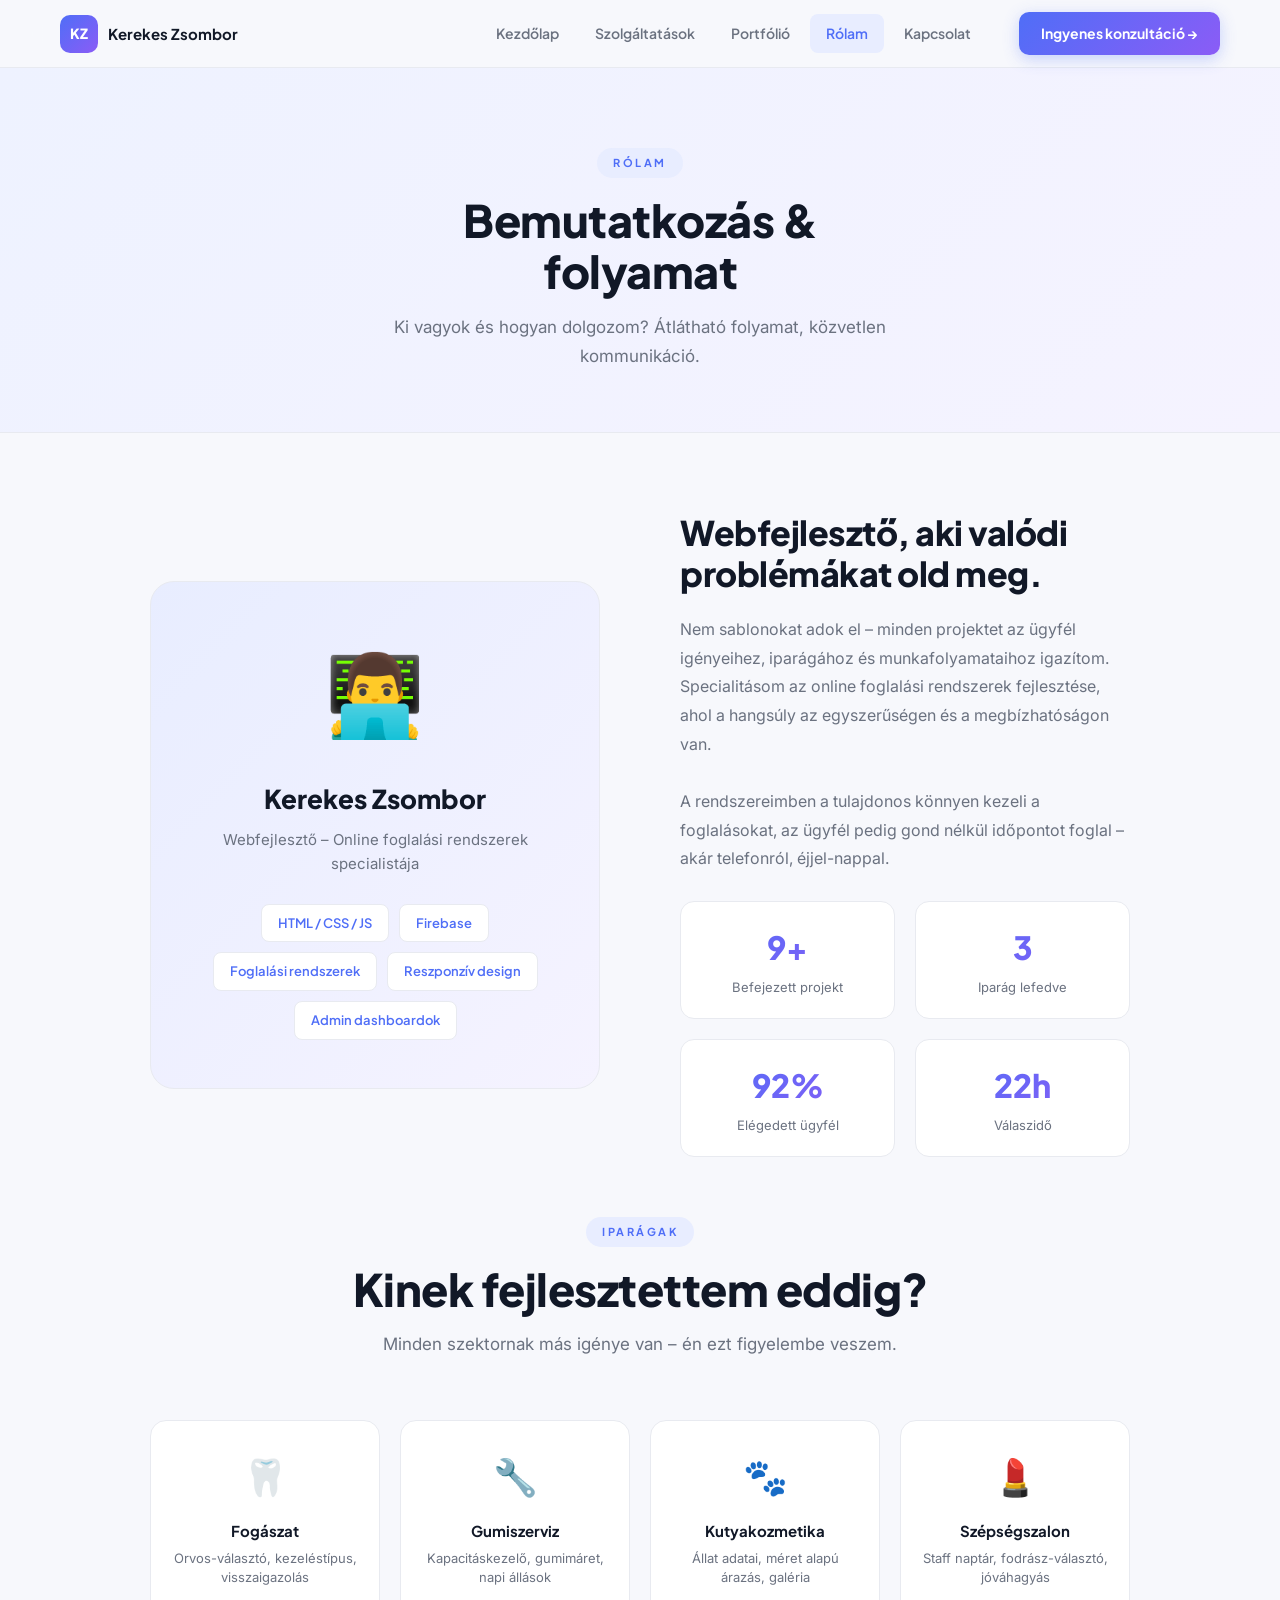
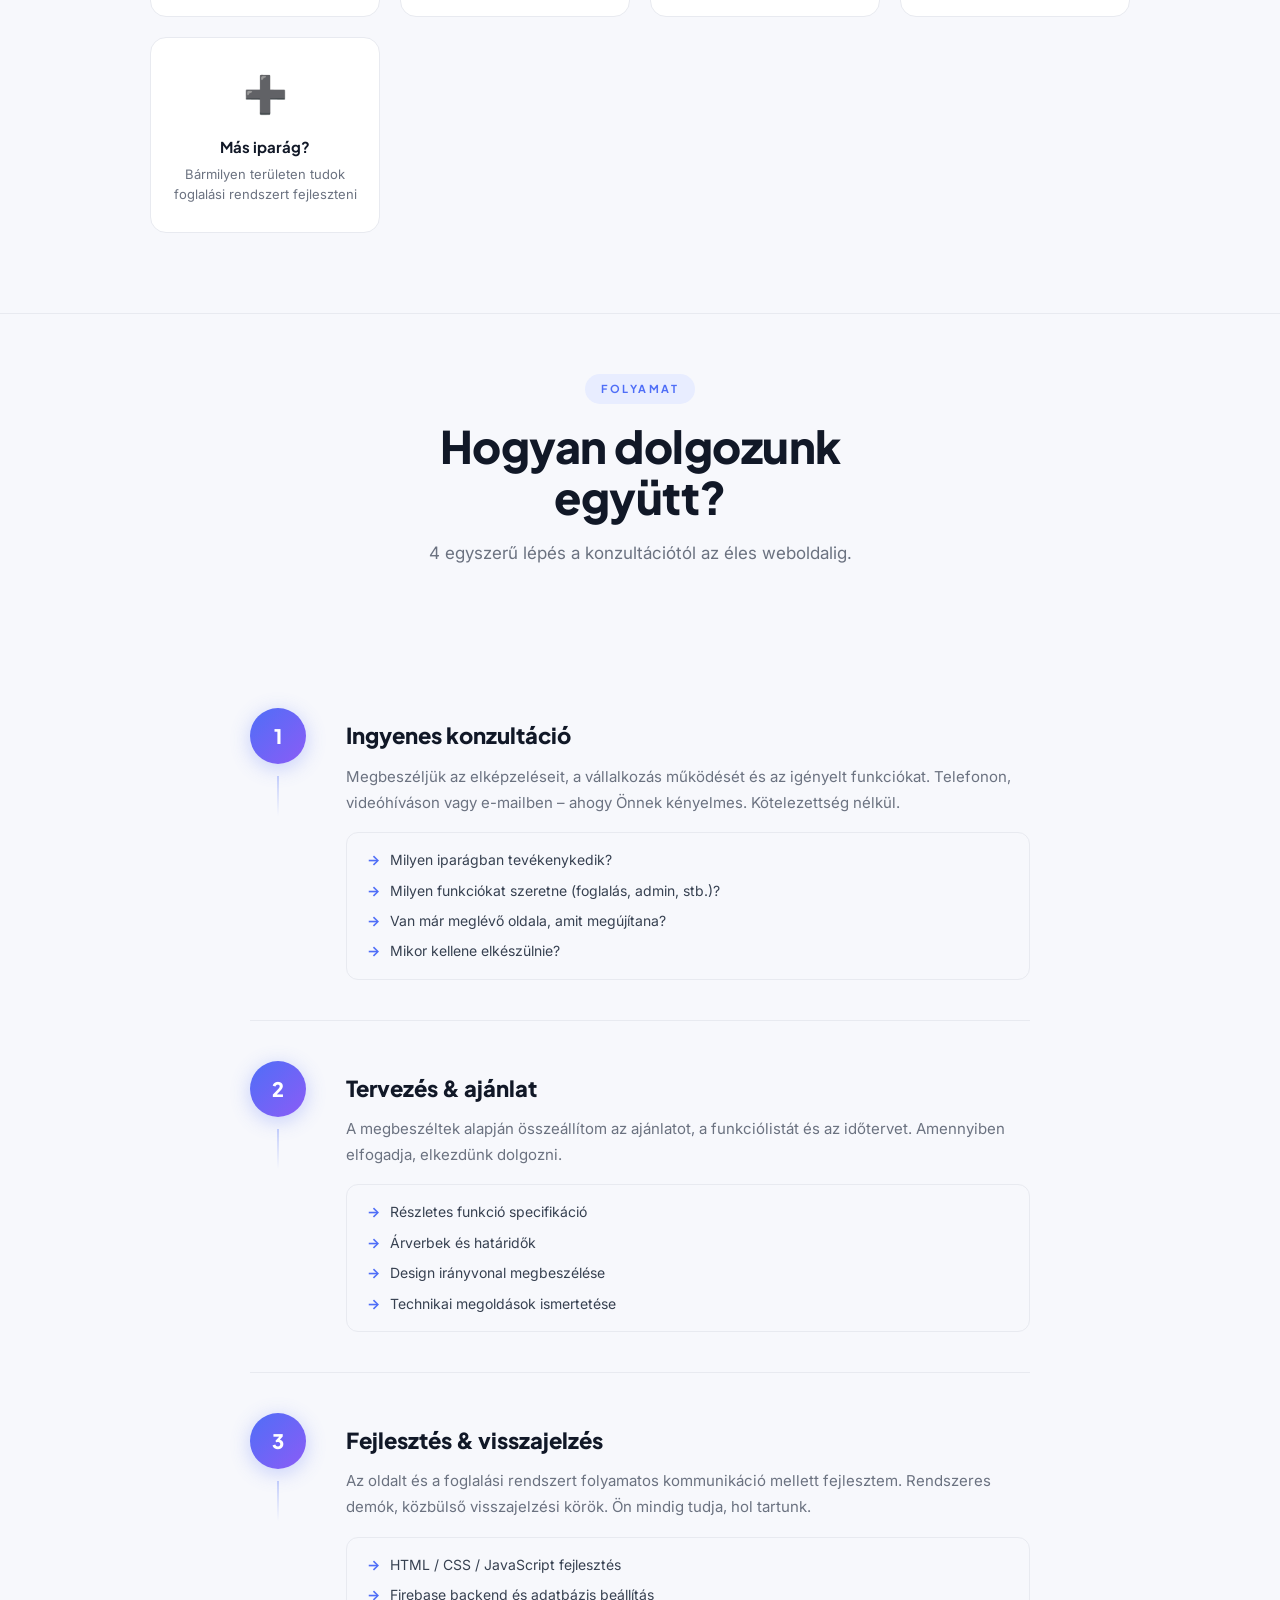
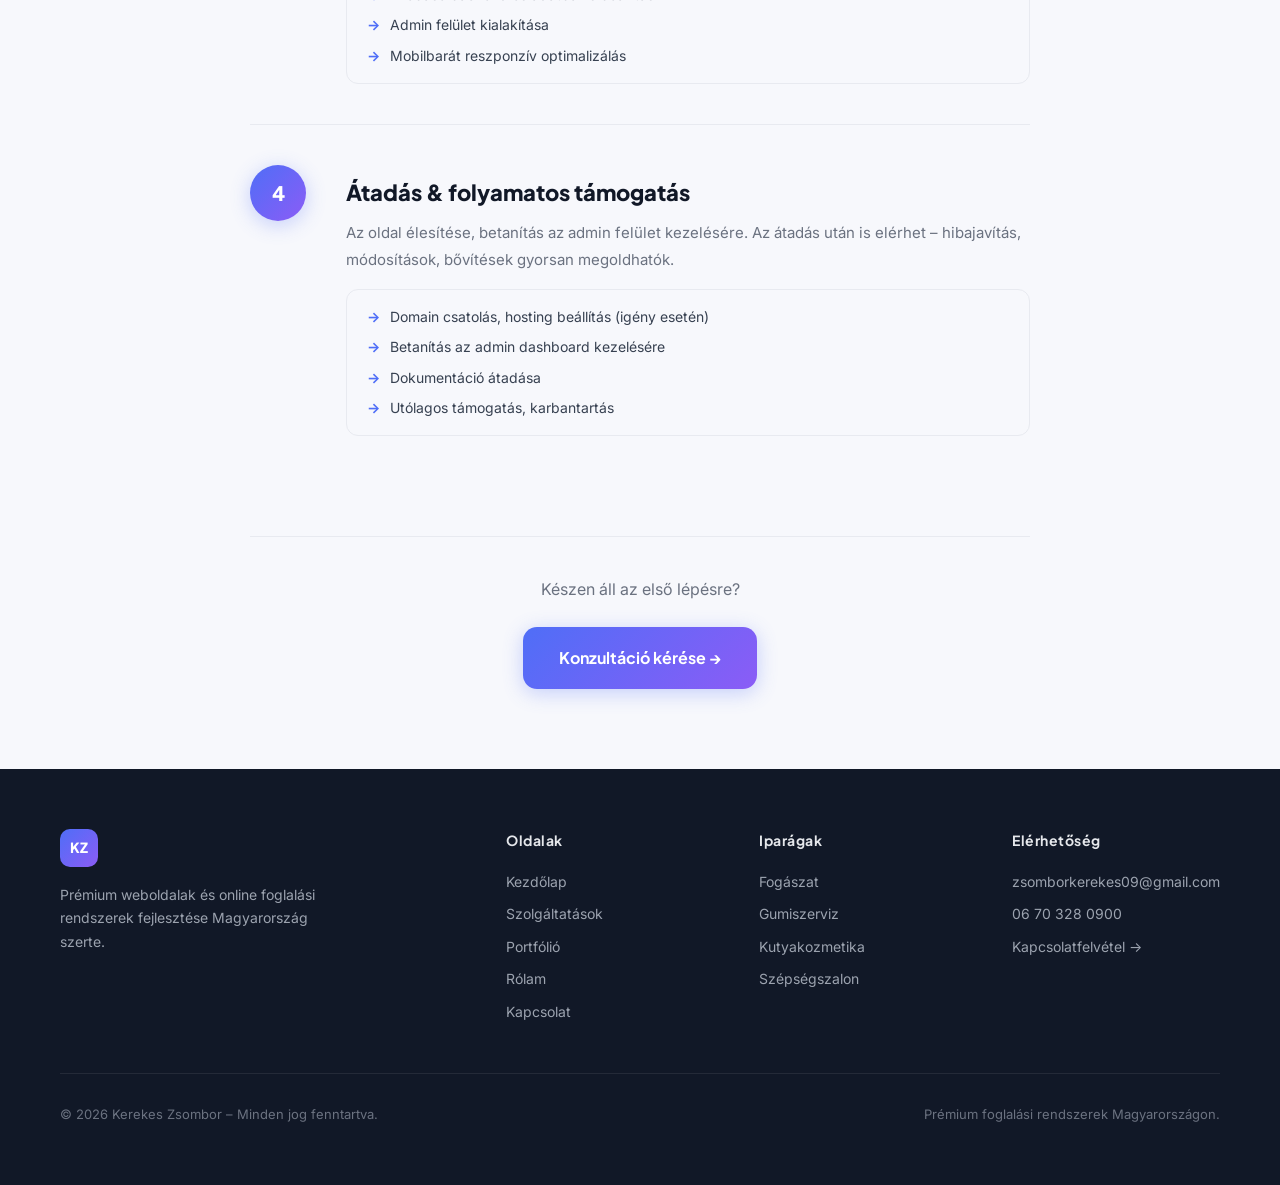
==== about.html @ 72288981 "Kezdeti feltöltés - Portfólió weboldal" ====
<!DOCTYPE html>
<html lang="hu">
<head>
    <meta charset="UTF-8">
    <meta name="viewport" content="width=device-width, initial-scale=1.0">
    <title>Rólam &amp; Folyamat – Kerekes Zsombor Webfejlesztő</title>
    <meta name="description" content="Kerekes Zsombor webfejlesztő – Hogyan dolgozom? Bemutatkozás és a fejlesztési folyamat lépései.">
    <link rel="stylesheet" href="style.css">
</head>
<body>

<nav class="navbar" id="navbar">
    <a href="index.html" class="nav-logo">
        <div class="logo-mark">KZ</div>
        <span class="logo-name">Kerekes Zsombor</span>
    </a>
    <div class="nav-links">
        <a href="index.html" class="nav-link">Kezdőlap</a>
        <a href="services.html" class="nav-link">Szolgáltatások</a>
        <a href="portfolio.html" class="nav-link">Portfólió</a>
        <a href="about.html" class="nav-link">Rólam</a>
        <a href="contact.html" class="nav-link">Kapcsolat</a>
    </div>
    <a href="contact.html" class="nav-cta">Ingyenes konzultáció →</a>
    <button class="nav-mobile-btn" id="mobileBtn" aria-label="Menü">
        <span></span><span></span><span></span>
    </button>
</nav>
<div class="mobile-menu" id="mobileMenu">
    <a href="index.html" class="nav-link">Kezdőlap</a>
    <a href="services.html" class="nav-link">Szolgáltatások</a>
    <a href="portfolio.html" class="nav-link">Portfólió</a>
    <a href="about.html" class="nav-link">Rólam</a>
    <a href="contact.html" class="nav-link">Kapcsolat</a>
    <a href="contact.html" class="nav-cta">Ingyenes konzultáció →</a>
</div>

<div class="page-wrap">

    <!-- HERO -->
    <div class="process-hero reveal">
        <span class="section-tag">RÓLAM</span>
        <h1 class="section-title" style="max-width:520px; margin: 0 auto 16px;">Bemutatkozás &amp; folyamat</h1>
        <p class="section-desc" style="margin: 0 auto; max-width: 500px;">Ki vagyok és hogyan dolgozom? Átlátható folyamat, közvetlen kommunikáció.</p>
    </div>

    <!-- ABOUT INTRO -->
    <div class="about-intro">
        <div class="about-visual reveal">
            <div class="av-icon">👨‍💻</div>
            <div class="av-name">Kerekes Zsombor</div>
            <div class="av-role">Webfejlesztő – Online foglalási rendszerek specialistája</div>
            <div class="av-badges">
                <span class="av-badge">HTML / CSS / JS</span>
                <span class="av-badge">Firebase</span>
                <span class="av-badge">Foglalási rendszerek</span>
                <span class="av-badge">Reszponzív design</span>
                <span class="av-badge">Admin dashboardok</span>
            </div>
        </div>
        <div class="about-text reveal">
            <h2>Webfejlesztő, aki valódi problémákat old meg.</h2>
            <p>Nem sablonokat adok el – minden projektet az ügyfél igényeihez, iparágához és munkafolyamataihoz igazítom. Specialitásom az online foglalási rendszerek fejlesztése, ahol a hangsúly az egyszerűségen és a megbízhatóságon van.</p>
            <p>A rendszereimben a tulajdonos könnyen kezeli a foglalásokat, az ügyfél pedig gond nélkül időpontot foglal – akár telefonról, éjjel-nappal.</p>
            <div class="about-stats">
                <div class="a-stat">
                    <span class="a-stat-num" data-count="10" data-suffix="+">10+</span>
                    <div class="a-stat-label">Befejezett projekt</div>
                </div>
                <div class="a-stat">
                    <span class="a-stat-num" data-count="4" data-suffix="">4</span>
                    <div class="a-stat-label">Iparág lefedve</div>
                </div>
                <div class="a-stat">
                    <span class="a-stat-num" data-count="100" data-suffix="%">100%</span>
                    <div class="a-stat-label">Elégedett ügyfél</div>
                </div>
                <div class="a-stat">
                    <span class="a-stat-num" data-count="24" data-suffix="h">24h</span>
                    <div class="a-stat-label">Válaszidő</div>
                </div>
            </div>
        </div>
    </div>

    <!-- INDUSTRIES -->
    <div class="industries-section">
        <div class="section-header center reveal">
            <span class="section-tag">IPARÁGAK</span>
            <h2 class="section-title">Kinek fejlesztettem eddig?</h2>
            <p class="section-desc">Minden szektornak más igénye van – én ezt figyelembe veszem.</p>
        </div>
        <div class="industries-grid">
            <div class="ind-card reveal" id="ind-dental">
                <div class="ind-icon">🦷</div>
                <div class="ind-name">Fogászat</div>
                <div class="ind-desc">Orvos-választó, kezeléstípus, visszaigazolás</div>
            </div>
            <div class="ind-card reveal" id="ind-tire">
                <div class="ind-icon">🔧</div>
                <div class="ind-name">Gumiszerviz</div>
                <div class="ind-desc">Kapacitáskezelő, gumimáret, napi állások</div>
            </div>
            <div class="ind-card reveal" id="ind-dog">
                <div class="ind-icon">🐾</div>
                <div class="ind-name">Kutyakozmetika</div>
                <div class="ind-desc">Állat adatai, méret alapú árazás, galéria</div>
            </div>
            <div class="ind-card reveal" id="ind-salon">
                <div class="ind-icon">💄</div>
                <div class="ind-name">Szépségszalon</div>
                <div class="ind-desc">Staff naptár, fodrász-választó, jóváhagyás</div>
            </div>
            <div class="ind-card reveal" id="ind-other">
                <div class="ind-icon">➕</div>
                <div class="ind-name">Más iparág?</div>
                <div class="ind-desc">Bármilyen területen tudok foglalási rendszert fejleszteni</div>
            </div>
        </div>
    </div>

    <!-- PROCESS -->
    <div class="process-hero" style="background: none; border: none; border-top: 1px solid #e8eaf0; text-align: center; padding: 60px 60px 20px;">
        <span class="section-tag">FOLYAMAT</span>
        <h2 class="section-title" style="max-width: 500px; margin: 0 auto 16px;">Hogyan dolgozunk együtt?</h2>
        <p class="section-desc" style="margin: 0 auto;">4 egyszerű lépés a konzultációtól az éles weboldalig.</p>
    </div>
    <div class="process-section">
        <div class="process-steps">

            <div class="p-step reveal" id="step-1">
                <div class="p-step-left">
                    <div class="p-num">1</div>
                    <div class="p-line"></div>
                </div>
                <div class="p-step-content">
                    <h3>Ingyenes konzultáció</h3>
                    <p>Megbeszéljük az elképzeléseit, a vállalkozás működését és az igényelt funkciókat. Telefonon, videóhíváson vagy e-mailben – ahogy Önnek kényelmes. Kötelezettség nélkül.</p>
                    <div class="p-detail">
                        <ul>
                            <li>Milyen iparágban tevékenykedik?</li>
                            <li>Milyen funkciókat szeretne (foglalás, admin, stb.)?</li>
                            <li>Van már meglévő oldala, amit megújítana?</li>
                            <li>Mikor kellene elkészülnie?</li>
                        </ul>
                    </div>
                </div>
            </div>

            <div class="p-step reveal" id="step-2">
                <div class="p-step-left">
                    <div class="p-num">2</div>
                    <div class="p-line"></div>
                </div>
                <div class="p-step-content">
                    <h3>Tervezés &amp; ajánlat</h3>
                    <p>A megbeszéltek alapján összeállítom az ajánlatot, a funkciólistát és az időtervet. Amennyiben elfogadja, elkezdünk dolgozni.</p>
                    <div class="p-detail">
                        <ul>
                            <li>Részletes funkció specifikáció</li>
                            <li>Árverbek és határidők</li>
                            <li>Design irányvonal megbeszélése</li>
                            <li>Technikai megoldások ismertetése</li>
                        </ul>
                    </div>
                </div>
            </div>

            <div class="p-step reveal" id="step-3">
                <div class="p-step-left">
                    <div class="p-num">3</div>
                    <div class="p-line"></div>
                </div>
                <div class="p-step-content">
                    <h3>Fejlesztés &amp; visszajelzés</h3>
                    <p>Az oldalt és a foglalási rendszert folyamatos kommunikáció mellett fejlesztem. Rendszeres demók, közbülső visszajelzési körök. Ön mindig tudja, hol tartunk.</p>
                    <div class="p-detail">
                        <ul>
                            <li>HTML / CSS / JavaScript fejlesztés</li>
                            <li>Firebase backend és adatbázis beállítás</li>
                            <li>Admin felület kialakítása</li>
                            <li>Mobilbarát reszponzív optimalizálás</li>
                        </ul>
                    </div>
                </div>
            </div>

            <div class="p-step reveal" id="step-4">
                <div class="p-step-left">
                    <div class="p-num">4</div>
                </div>
                <div class="p-step-content">
                    <h3>Átadás &amp; folyamatos támogatás</h3>
                    <p>Az oldal élesítése, betanítás az admin felület kezelésére. Az átadás után is elérhet – hibajavítás, módosítások, bővítések gyorsan megoldhatók.</p>
                    <div class="p-detail">
                        <ul>
                            <li>Domain csatolás, hosting beállítás (igény esetén)</li>
                            <li>Betanítás az admin dashboard kezelésére</li>
                            <li>Dokumentáció átadása</li>
                            <li>Utólagos támogatás, karbantartás</li>
                        </ul>
                    </div>
                </div>
            </div>

        </div>

        <div style="text-align: center; margin-top: 60px; padding-top: 40px; border-top: 1px solid #e8eaf0;">
            <p style="color: #6b7280; margin-bottom: 24px; font-size: 16px;">Készen áll az első lépésre?</p>
            <a href="contact.html" class="btn btn-primary btn-lg" id="about-cta">Konzultáció kérése →</a>
        </div>
    </div>

</div>

<!-- FOOTER -->
<footer class="footer">
    <div class="footer-inner">
        <div class="footer-brand">
            <div class="logo-mark">KZ</div>
            <p style="margin-top: 16px;">Prémium weboldalak és online foglalási rendszerek fejlesztése Magyarország szerte.</p>
        </div>
        <div class="footer-col">
            <h4>Oldalak</h4>
            <a href="index.html">Kezdőlap</a>
            <a href="services.html">Szolgáltatások</a>
            <a href="portfolio.html">Portfólió</a>
            <a href="about.html">Rólam</a>
            <a href="contact.html">Kapcsolat</a>
        </div>
        <div class="footer-col">
            <h4>Iparágak</h4>
            <a href="portfolio.html">Fogászat</a>
            <a href="portfolio.html">Gumiszerviz</a>
            <a href="portfolio.html">Kutyakozmetika</a>
            <a href="portfolio.html">Szépségszalon</a>
        </div>
        <div class="footer-col">
            <h4>Elérhetőség</h4>
            <a href="mailto:zsomborkerekes09@gmail.com">zsomborkerekes09@gmail.com</a>
            <a href="tel:+36703280900">06 70 328 0900</a>
            <a href="contact.html">Kapcsolatfelvétel →</a>
        </div>
    </div>
    <div class="footer-bottom">
        <span>© 2026 Kerekes Zsombor – Minden jog fenntartva.</span>
        <span>Prémium foglalási rendszerek Magyarországon.</span>
    </div>
</footer>

<script src="script.js"></script>
</body>
</html>
---- style.css ----
/* ================================================
   KEREKES ZSOMBOR PORTFOLIO – LIGHT MODERN DESIGN
   ================================================ */

@import url('https://fonts.googleapis.com/css2?family=Plus+Jakarta+Sans:wght@300;400;500;600;700;800&family=Inter:wght@300;400;500;600&display=swap');

:root {
    --blue:       #4f6ef7;
    --blue-dark:  #3a56e0;
    --blue-light: #e8edff;
    --indigo:     #6366f1;
    --purple:     #8b5cf6;
    --bg:         #f7f8fc;
    --surface:    #ffffff;
    --border:     #e8eaf0;
    --border2:    #d1d5e8;
    --text:       #111827;
    --text2:      #374151;
    --muted:      #6b7280;
    --muted2:     #9ca3af;
    --radius:     18px;
    --radius-sm:  10px;
    --shadow:     0 4px 24px rgba(79,110,247,0.08);
    --shadow-md:  0 8px 40px rgba(79,110,247,0.12);
    --shadow-lg:  0 20px 60px rgba(79,110,247,0.16);
    --transition: all 0.3s cubic-bezier(0.4,0,0.2,1);
    --font:       'Plus Jakarta Sans', sans-serif;
    --font2:      'Inter', sans-serif;
}

*, *::before, *::after { margin: 0; padding: 0; box-sizing: border-box; }
html { scroll-behavior: smooth; font-size: 16px; }

body {
    background: var(--bg);
    color: var(--text);
    font-family: var(--font2);
    line-height: 1.6;
    overflow-x: hidden;
}

a { color: inherit; text-decoration: none; }
img { max-width: 100%; display: block; }
button, input, select, textarea { font-family: inherit; }

/* ── SCROLLBAR ── */
::-webkit-scrollbar { width: 6px; }
::-webkit-scrollbar-track { background: var(--bg); }
::-webkit-scrollbar-thumb { background: var(--blue); border-radius: 3px; }

/* ========== NAVBAR ========== */
.navbar {
    position: fixed; top: 0; left: 0; right: 0;
    height: 68px;
    background: rgba(247,248,252,0.85);
    backdrop-filter: blur(20px);
    -webkit-backdrop-filter: blur(20px);
    border-bottom: 1px solid var(--border);
    display: flex; align-items: center;
    padding: 0 60px;
    z-index: 1000;
    transition: var(--transition);
}
.navbar.solid {
    background: rgba(255,255,255,0.97);
    box-shadow: 0 2px 20px rgba(0,0,0,0.05);
}
.nav-logo {
    display: flex; align-items: center; gap: 10px;
    text-decoration: none; color: var(--text);
    flex-shrink: 0;
}
.logo-mark {
    width: 38px; height: 38px;
    background: linear-gradient(135deg, var(--blue), var(--purple));
    border-radius: 10px;
    display: flex; align-items: center; justify-content: center;
    font-family: var(--font); font-weight: 800; font-size: 14px;
    color: #fff; letter-spacing: 0.5px;
}
.logo-name {
    font-family: var(--font); font-weight: 700; font-size: 15px;
    color: var(--text);
}
.nav-links {
    display: flex; align-items: center; gap: 4px;
    margin-left: auto; margin-right: 32px;
}
.nav-link {
    display: flex; align-items: center;
    padding: 8px 16px;
    border-radius: 8px;
    font-family: var(--font); font-weight: 600; font-size: 14px;
    color: var(--muted);
    transition: var(--transition);
}
.nav-link:hover { color: var(--blue); background: var(--blue-light); }
.nav-link.active { color: var(--blue); background: var(--blue-light); }
.nav-cta {
    display: inline-flex; align-items: center;
    padding: 10px 22px;
    background: linear-gradient(135deg, var(--blue), var(--purple));
    color: #fff;
    font-family: var(--font); font-weight: 700; font-size: 14px;
    border-radius: 10px;
    transition: var(--transition);
    box-shadow: 0 4px 16px rgba(79,110,247,0.3);
}
.nav-cta:hover {
    transform: translateY(-1px);
    box-shadow: 0 8px 24px rgba(79,110,247,0.4);
}
.nav-mobile-btn {
    display: none; background: none; border: 1px solid var(--border);
    border-radius: 8px; padding: 8px 10px; cursor: pointer;
    margin-left: auto; flex-direction: column; gap: 4px;
}
.nav-mobile-btn span {
    display: block; width: 20px; height: 2px;
    background: var(--text); border-radius: 2px; transition: var(--transition);
}

/* Mobile menu */
.mobile-menu {
    display: none;
    position: fixed; inset: 0; top: 68px;
    background: #fff;
    flex-direction: column; align-items: center; justify-content: center;
    gap: 8px; z-index: 999; padding: 40px;
}
.mobile-menu.open { display: flex; }
.mobile-menu .nav-link {
    font-size: 24px; padding: 12px 32px; width: 100%; justify-content: center;
}
.mobile-menu .nav-cta { font-size: 18px; padding: 14px 40px; margin-top: 16px; }

/* ========== PAGE WRAPPER ========== */
.page-wrap {
    padding-top: 68px;
    min-height: 100vh;
}

/* ========== BUTTONS ========== */
.btn {
    display: inline-flex; align-items: center; gap: 8px;
    font-family: var(--font); font-weight: 700; font-size: 15px;
    border-radius: 12px; padding: 14px 28px;
    transition: var(--transition); cursor: pointer; border: none;
    text-decoration: none;
}
.btn-primary {
    background: linear-gradient(135deg, var(--blue), var(--purple));
    color: #fff;
    box-shadow: 0 4px 20px rgba(79,110,247,0.3);
}
.btn-primary:hover {
    transform: translateY(-2px);
    box-shadow: 0 8px 30px rgba(79,110,247,0.45);
}
.btn-outline {
    background: transparent; color: var(--blue);
    border: 2px solid var(--blue);
}
.btn-outline:hover { background: var(--blue-light); }
.btn-white {
    background: #fff; color: var(--blue);
    box-shadow: 0 4px 20px rgba(0,0,0,0.1);
}
.btn-white:hover {
    transform: translateY(-2px);
    box-shadow: 0 8px 30px rgba(0,0,0,0.15);
}
.btn-lg { padding: 18px 36px; font-size: 16px; border-radius: 14px; }
.btn-sm { padding: 10px 20px; font-size: 13px; border-radius: 8px; }

/* ========== SECTION HEADER ========== */
.section-tag {
    display: inline-block;
    background: var(--blue-light);
    color: var(--blue);
    font-family: var(--font);
    font-size: 11px; font-weight: 700; letter-spacing: 2.5px;
    padding: 6px 16px; border-radius: 100px;
    margin-bottom: 16px; text-transform: uppercase;
}
.section-title {
    font-family: var(--font);
    font-size: clamp(28px, 3.5vw, 46px);
    font-weight: 800; letter-spacing: -0.5px;
    line-height: 1.15; color: var(--text);
    margin-bottom: 16px;
}
.section-desc {
    font-size: 17px; color: var(--muted);
    max-width: 520px; line-height: 1.75;
}
.section-header { margin-bottom: 60px; }
.section-header.center {
    text-align: center;
}
.section-header.center .section-desc { margin: 0 auto; }

/* ========== REVEAL ========== */
.reveal {
    opacity: 0;
    transform: translateY(30px);
    transition: opacity 0.7s cubic-bezier(0.4,0,0.2,1),
                transform 0.7s cubic-bezier(0.4,0,0.2,1);
}
.reveal.visible { opacity: 1; transform: translateY(0); }

/* ========== FOOTER ========== */
.footer {
    background: var(--text);
    color: #fff;
    padding: 60px;
}
.footer-inner {
    max-width: 1200px; margin: 0 auto;
    display: grid; grid-template-columns: 2fr 1fr 1fr 1fr;
    gap: 60px;
}
.footer-brand .logo-mark { margin-bottom: 16px; }
.footer-brand p {
    color: #9ca3af; font-size: 14px; line-height: 1.7; max-width: 280px;
}
.footer-col h4 {
    font-family: var(--font); font-weight: 700; font-size: 14px;
    margin-bottom: 20px; color: #e5e7eb;
    letter-spacing: 0.5px;
}
.footer-col a {
    display: block; color: #9ca3af; font-size: 14px;
    margin-bottom: 10px; transition: var(--transition);
}
.footer-col a:hover { color: #fff; padding-left: 4px; }
.footer-bottom {
    max-width: 1200px; margin: 40px auto 0;
    padding-top: 30px; border-top: 1px solid rgba(255,255,255,0.08);
    display: flex; justify-content: space-between; align-items: center;
    color: #6b7280; font-size: 13px;
}

/* ========== HERO (index) ========== */
.hero {
    min-height: calc(100vh - 68px);
    display: flex; align-items: center;
    padding: 80px 60px;
    max-width: 1300px; margin: 0 auto;
    gap: 80px;
}
.hero-left { flex: 1; }
.hero-badge {
    display: inline-flex; align-items: center; gap: 8px;
    background: linear-gradient(135deg, rgba(79,110,247,0.08), rgba(139,92,246,0.08));
    border: 1px solid rgba(79,110,247,0.2);
    padding: 8px 18px; border-radius: 100px;
    font-size: 13px; font-weight: 600; color: var(--blue);
    margin-bottom: 28px; font-family: var(--font);
}
.badge-pulse {
    width: 8px; height: 8px; background: #22c55e;
    border-radius: 50%; animation: pulse 2s infinite;
}
@keyframes pulse {
    0%, 100% { box-shadow: 0 0 0 0 rgba(34,197,94,0.4); }
    50% { box-shadow: 0 0 0 8px rgba(34,197,94,0); }
}
.hero-title {
    font-family: var(--font);
    font-size: clamp(40px, 5vw, 68px);
    font-weight: 800; letter-spacing: -2px;
    line-height: 1.05; color: var(--text);
    margin-bottom: 24px;
}
.grad-text {
    background: linear-gradient(135deg, var(--blue), var(--purple));
    -webkit-background-clip: text; -webkit-text-fill-color: transparent;
    background-clip: text;
}
.hero-sub {
    font-size: 18px; color: var(--muted);
    max-width: 500px; line-height: 1.75; margin-bottom: 40px;
}
.hero-actions { display: flex; gap: 16px; flex-wrap: wrap; margin-bottom: 56px; }
.hero-stats {
    display: flex; gap: 40px; flex-wrap: wrap;
}
.h-stat-num {
    font-family: var(--font); font-size: 34px; font-weight: 800;
    color: var(--text); display: block;
    background: linear-gradient(135deg, var(--blue), var(--purple));
    -webkit-background-clip: text; -webkit-text-fill-color: transparent;
    background-clip: text;
}
.h-stat-label { font-size: 13px; color: var(--muted); margin-top: 2px; }
.hero-right { flex: 0 0 480px; position: relative; }

/* Booking mockup */
.booking-card {
    background: #fff;
    border-radius: 24px;
    box-shadow: var(--shadow-lg);
    overflow: hidden;
    border: 1px solid var(--border);
}
.bc-header {
    background: linear-gradient(135deg, var(--blue), var(--purple));
    padding: 28px 28px 20px;
    color: #fff;
}
.bc-clinic { font-family: var(--font); font-weight: 700; font-size: 18px; }
.bc-sub { font-size: 13px; opacity: 0.8; margin-top: 4px; }
.bc-body { padding: 24px; }
.bc-calendar {
    background: var(--bg);
    border-radius: 14px;
    padding: 16px;
    margin-bottom: 16px;
}
.bc-cal-header {
    display: flex; justify-content: space-between; align-items: center;
    font-family: var(--font); font-weight: 700; font-size: 13px;
    color: var(--text); margin-bottom: 12px;
}
.bc-cal-nav {
    width: 28px; height: 28px; border-radius: 8px;
    background: #fff; border: 1px solid var(--border);
    display: flex; align-items: center; justify-content: center;
    font-size: 11px; color: var(--muted); cursor: pointer;
}
.bc-grid {
    display: grid; grid-template-columns: repeat(7, 1fr); gap: 4px;
}
.bc-day {
    aspect-ratio: 1; border-radius: 8px;
    display: flex; align-items: center; justify-content: center;
    font-size: 11px; color: var(--muted);
}
.bc-day.hd { font-weight: 700; font-size: 10px; letter-spacing: 0.5px; }
.bc-day.avail { color: var(--text); cursor: pointer; }
.bc-day.avail:hover { background: var(--blue-light); color: var(--blue); }
.bc-day.booked { color: var(--muted2); text-decoration: line-through; }
.bc-day.sel {
    background: linear-gradient(135deg, var(--blue), var(--purple));
    color: #fff; font-weight: 700; border-radius: 50%;
}
.bc-day.today { color: var(--blue); font-weight: 700; }
.bc-slots { display: flex; flex-direction: column; gap: 8px; margin-bottom: 16px; }
.bc-slot {
    display: flex; align-items: center; justify-content: space-between;
    padding: 10px 14px; border-radius: 10px;
    font-size: 13px; font-weight: 500;
}
.bc-slot.free {
    background: #f0fdf4; color: #16a34a;
    border: 1px solid #bbf7d0;
}
.bc-slot.taken {
    background: #fef2f2; color: #dc2626;
    border: 1px solid #fecaca;
}
.bc-slot.picked {
    background: var(--blue-light); color: var(--blue);
    border: 1px solid rgba(79,110,247,0.3);
}
.bc-slot-badge {
    font-size: 10px; font-weight: 700; text-transform: uppercase;
    letter-spacing: 0.5px; padding: 2px 8px; border-radius: 4px;
}
.bc-slot.free .bc-slot-badge { background: #dcfce7; color: #16a34a; }
.bc-slot.taken .bc-slot-badge { background: #fee2e2; color: #dc2626; }
.bc-slot.picked .bc-slot-badge { background: rgba(79,110,247,0.15); color: var(--blue); }
.bc-btn {
    width: 100%; padding: 14px;
    background: linear-gradient(135deg, var(--blue), var(--purple));
    color: #fff; border: none; border-radius: 12px;
    font-family: var(--font); font-weight: 700; font-size: 15px;
    cursor: pointer; transition: var(--transition);
}
.bc-btn:hover { transform: translateY(-1px); box-shadow: 0 6px 20px rgba(79,110,247,0.35); }
/* Floating chips */
.hero-chip {
    position: absolute;
    background: #fff; border-radius: 12px;
    padding: 10px 16px; font-size: 13px; font-weight: 600;
    box-shadow: 0 8px 30px rgba(0,0,0,0.1);
    display: flex; align-items: center; gap: 8px;
    border: 1px solid var(--border);
    animation: chipFloat 4s ease-in-out infinite;
    color: var(--text); white-space: nowrap;
}
.chip-1 { top: -20px; right: -10px; animation-delay: 0s; }
.chip-2 { bottom: 40px; left: -30px; animation-delay: -2s; }
.chip-3 { bottom: -16px; right: 40px; animation-delay: -1s; }
@keyframes chipFloat {
    0%, 100% { transform: translateY(0); }
    50% { transform: translateY(-8px); }
}

/* ========== SERVICES PAGE ========== */
.services-hero {
    background: linear-gradient(135deg, #eef2ff 0%, #f5f3ff 100%);
    padding: 80px 60px 60px;
    text-align: center;
    border-bottom: 1px solid var(--border);
}
.services-grid {
    max-width: 1200px; margin: 0 auto;
    display: grid; grid-template-columns: repeat(auto-fit, minmax(280px, 1fr));
    gap: 28px; padding: 80px 60px;
}
.svc-card {
    background: #fff; border-radius: var(--radius);
    padding: 36px 28px; border: 1px solid var(--border);
    transition: var(--transition); position: relative; overflow: hidden;
}
.svc-card::before {
    content: ''; position: absolute; top: 0; left: 0; right: 0; height: 4px;
    background: linear-gradient(90deg, var(--blue), var(--purple));
    opacity: 0; transition: var(--transition);
}
.svc-card:hover {
    transform: translateY(-6px);
    box-shadow: var(--shadow-lg);
    border-color: transparent;
}
.svc-card:hover::before { opacity: 1; }
.svc-icon-wrap {
    width: 56px; height: 56px; border-radius: 14px;
    background: var(--blue-light); display: flex;
    align-items: center; justify-content: center;
    font-size: 26px; margin-bottom: 24px;
}
.svc-card h3 {
    font-family: var(--font); font-weight: 800; font-size: 20px;
    margin-bottom: 12px; color: var(--text);
}
.svc-card p { color: var(--muted); font-size: 14px; line-height: 1.7; margin-bottom: 24px; }
.svc-features { list-style: none; display: flex; flex-direction: column; gap: 10px; }
.svc-features li {
    font-size: 14px; color: var(--text2); display: flex; align-items: center; gap: 10px;
}
.svc-features li::before {
    content: ''; width: 6px; height: 6px; border-radius: 50%;
    background: linear-gradient(135deg, var(--blue), var(--purple)); flex-shrink: 0;
}
.svc-hot {
    display: inline-block;
    background: linear-gradient(135deg, var(--blue), var(--purple));
    color: #fff; font-size: 10px; font-weight: 700; letter-spacing: 1px;
    padding: 4px 12px; border-radius: 100px; margin-bottom: 16px;
    font-family: var(--font);
}
.services-cta {
    background: linear-gradient(135deg, var(--blue), var(--purple));
    margin: 0 60px 80px; border-radius: 24px;
    padding: 60px; text-align: center; color: #fff;
    max-width: calc(1200px); margin-left: auto; margin-right: auto;
    margin-bottom: 80px;
}
.services-cta h2 {
    font-family: var(--font); font-size: clamp(28px,3vw,40px);
    font-weight: 800; margin-bottom: 16px;
}
.services-cta p { opacity: 0.85; font-size: 17px; margin-bottom: 32px; }

/* ========== PORTFOLIO PAGE ========== */
.portfolio-hero {
    background: linear-gradient(135deg, #eef2ff 0%, #f5f3ff 100%);
    padding: 80px 60px 60px;
    text-align: center;
    border-bottom: 1px solid var(--border);
}
.portfolio-grid {
    max-width: 1200px; margin: 0 auto;
    display: grid; grid-template-columns: 1fr 1fr;
    gap: 32px; padding: 80px 60px;
}
.proj-card {
    background: #fff; border-radius: var(--radius);
    overflow: hidden; border: 1px solid var(--border);
    transition: var(--transition); position: relative;
}
.proj-card:hover {
    transform: translateY(-8px);
    box-shadow: var(--shadow-lg);
    border-color: transparent;
}
.proj-img-wrap {
    position: relative; overflow: hidden; height: 260px;
}
.proj-img-wrap img {
    width: 100%; height: 100%; object-fit: cover;
    transition: transform 0.5s ease;
}
.proj-card:hover .proj-img-wrap img { transform: scale(1.04); }
.proj-sector {
    position: absolute; top: 16px; left: 16px;
    background: rgba(255,255,255,0.95);
    backdrop-filter: blur(8px);
    border-radius: 8px; padding: 5px 14px;
    font-family: var(--font); font-weight: 700;
    font-size: 11px; letter-spacing: 1.5px; text-transform: uppercase;
    color: var(--blue);
}
.proj-body { padding: 28px; }
.proj-tags { display: flex; gap: 8px; flex-wrap: wrap; margin-bottom: 14px; }
.ptag {
    background: var(--blue-light); color: var(--blue);
    font-size: 11px; font-weight: 700; font-family: var(--font);
    padding: 4px 12px; border-radius: 6px;
}
.proj-body h3 {
    font-family: var(--font); font-weight: 800; font-size: 22px;
    color: var(--text); margin-bottom: 10px;
}
.proj-body p { color: var(--muted); font-size: 14px; line-height: 1.7; margin-bottom: 20px; }
.proj-features {
    display: flex; flex-direction: column; gap: 8px; margin-bottom: 24px;
}
.proj-feat {
    display: flex; align-items: center; gap: 10px;
    font-size: 13px; color: var(--text2);
}
.proj-feat::before {
    content: '✓'; width: 20px; height: 20px; border-radius: 50%;
    background: #f0fdf4; color: #16a34a; font-size: 11px;
    display: flex; align-items: center; justify-content: center;
    flex-shrink: 0; font-weight: 700;
}

/* ========== PROCESS/ABOUT PAGE ========== */
.process-hero {
    background: linear-gradient(135deg, #eef2ff 0%, #f5f3ff 100%);
    padding: 80px 60px 60px;
    text-align: center;
    border-bottom: 1px solid var(--border);
}
.process-section {
    max-width: 900px; margin: 0 auto; padding: 80px 60px;
}
.process-steps { display: flex; flex-direction: column; gap: 0; }
.p-step {
    display: flex; gap: 40px; align-items: flex-start;
    padding: 40px 0; border-bottom: 1px solid var(--border);
    position: relative;
}
.p-step:last-child { border-bottom: none; }
.p-step-left {
    flex-shrink: 0; display: flex; flex-direction: column; align-items: center;
}
.p-num {
    width: 56px; height: 56px; border-radius: 50%;
    background: linear-gradient(135deg, var(--blue), var(--purple));
    color: #fff; font-family: var(--font); font-weight: 800; font-size: 20px;
    display: flex; align-items: center; justify-content: center;
    box-shadow: 0 4px 20px rgba(79,110,247,0.3);
    flex-shrink: 0;
}
.p-line {
    width: 2px; flex: 1; min-height: 40px;
    background: linear-gradient(to bottom, rgba(79,110,247,0.3), transparent);
    margin: 12px 0;
}
.p-step-content { padding-top: 10px; }
.p-step-content h3 {
    font-family: var(--font); font-weight: 800; font-size: 22px;
    color: var(--text); margin-bottom: 10px;
}
.p-step-content p { color: var(--muted); font-size: 15px; line-height: 1.75; margin-bottom: 16px; }
.p-detail {
    background: var(--bg); border-radius: 12px; padding: 16px 20px;
    border: 1px solid var(--border);
}
.p-detail ul { list-style: none; display: flex; flex-direction: column; gap: 8px; }
.p-detail li {
    font-size: 14px; color: var(--text2);
    display: flex; align-items: center; gap: 10px;
}
.p-detail li::before {
    content: '→'; color: var(--blue); font-weight: 700; font-size: 14px;
}
.about-intro {
    max-width: 1100px; margin: 0 auto; padding: 80px 60px 0;
    display: grid; grid-template-columns: 1fr 1fr; gap: 80px; align-items: center;
}
.about-visual {
    background: linear-gradient(135deg, var(--blue-light), #f5f3ff);
    border-radius: 24px; padding: 48px;
    display: flex; flex-direction: column; align-items: center; text-align: center;
    border: 1px solid var(--border);
}
.av-icon { font-size: 80px; margin-bottom: 20px; }
.av-name {
    font-family: var(--font); font-weight: 800; font-size: 26px; margin-bottom: 8px;
}
.av-role { color: var(--muted); font-size: 15px; margin-bottom: 28px; }
.av-badges { display: flex; flex-wrap: wrap; gap: 10px; justify-content: center; }
.av-badge {
    background: #fff; border: 1px solid var(--border);
    border-radius: 8px; padding: 8px 16px;
    font-size: 13px; font-weight: 600; color: var(--blue);
    font-family: var(--font);
}
.about-text h2 {
    font-family: var(--font); font-weight: 800; font-size: 34px;
    letter-spacing: -0.5px; margin-bottom: 20px; line-height: 1.2;
}
.about-text > p {
    color: var(--muted); font-size: 16px; line-height: 1.8; margin-bottom: 28px;
}
.about-stats { display: grid; grid-template-columns: 1fr 1fr; gap: 20px; }
.a-stat {
    background: #fff; border-radius: 14px; padding: 20px;
    border: 1px solid var(--border); text-align: center;
}
.a-stat-num {
    font-family: var(--font); font-size: 32px; font-weight: 800; display: block;
    background: linear-gradient(135deg, var(--blue), var(--purple));
    -webkit-background-clip: text; -webkit-text-fill-color: transparent;
    background-clip: text;
}
.a-stat-label { font-size: 13px; color: var(--muted); margin-top: 4px; }
.industries-section {
    max-width: 1100px; margin: 0 auto; padding: 60px 60px 80px;
}
.industries-grid {
    display: grid; grid-template-columns: repeat(auto-fit, minmax(200px, 1fr));
    gap: 20px;
}
.ind-card {
    background: #fff; border-radius: 16px; padding: 28px 20px;
    text-align: center; border: 1px solid var(--border);
    transition: var(--transition);
}
.ind-card:hover {
    border-color: rgba(79,110,247,0.3);
    box-shadow: var(--shadow-md);
    transform: translateY(-4px);
}
.ind-icon { font-size: 36px; margin-bottom: 12px; }
.ind-name {
    font-family: var(--font); font-weight: 700; font-size: 15px;
    color: var(--text);
}
.ind-desc { font-size: 13px; color: var(--muted); margin-top: 6px; line-height: 1.5; }

/* ========== CONTACT PAGE ========== */
.contact-hero {
    background: linear-gradient(135deg, #eef2ff 0%, #f5f3ff 100%);
    padding: 80px 60px 60px;
    text-align: center;
    border-bottom: 1px solid var(--border);
}
.contact-grid {
    max-width: 1100px; margin: 0 auto;
    display: grid; grid-template-columns: 1fr 1.5fr;
    gap: 60px; padding: 80px 60px;
    align-items: start;
}
.contact-info { display: flex; flex-direction: column; gap: 0; }
.ci-card {
    display: flex; align-items: center; gap: 20px;
    padding: 24px 0; border-bottom: 1px solid var(--border);
}
.ci-card:last-child { border-bottom: none; }
.ci-icon-wrap {
    width: 52px; height: 52px; border-radius: 14px;
    background: var(--blue-light);
    display: flex; align-items: center; justify-content: center;
    font-size: 22px; flex-shrink: 0;
}
.ci-label { font-size: 11px; color: var(--muted); text-transform: uppercase; letter-spacing: 1.5px; margin-bottom: 4px; font-weight: 600; }
.ci-val { font-size: 16px; font-weight: 600; color: var(--text); }
.ci-val a { color: var(--blue); }
.contact-form-wrap {
    background: #fff; border-radius: 24px; padding: 40px;
    border: 1px solid var(--border); box-shadow: var(--shadow);
}
.contact-form-wrap h3 {
    font-family: var(--font); font-weight: 800; font-size: 22px;
    margin-bottom: 28px; color: var(--text);
}
.form-grid { display: grid; grid-template-columns: 1fr 1fr; gap: 16px; }
.form-group { display: flex; flex-direction: column; gap: 8px; margin-bottom: 16px; }
.form-group.full { grid-column: 1 / -1; }
.form-group label {
    font-size: 13px; font-weight: 600; color: var(--text2);
    font-family: var(--font);
}
.form-group input,
.form-group select,
.form-group textarea {
    padding: 13px 16px;
    background: var(--bg); border: 1.5px solid var(--border);
    border-radius: 10px; font-size: 15px; color: var(--text);
    transition: var(--transition); outline: none; resize: vertical;
}
.form-group input:focus,
.form-group select:focus,
.form-group textarea:focus {
    border-color: var(--blue);
    background: #fff;
    box-shadow: 0 0 0 3px rgba(79,110,247,0.1);
}
.form-group input::placeholder,
.form-group textarea::placeholder { color: var(--muted2); }
.form-submit {
    width: 100%; padding: 16px;
    background: linear-gradient(135deg, var(--blue), var(--purple));
    color: #fff; border: none; border-radius: 12px;
    font-family: var(--font); font-weight: 700; font-size: 16px;
    cursor: pointer; transition: var(--transition);
    margin-top: 8px;
}
.form-submit:hover {
    transform: translateY(-2px);
    box-shadow: 0 8px 24px rgba(79,110,247,0.4);
}
.form-success {
    display: none; text-align: center; padding: 20px;
    background: #f0fdf4; border-radius: 12px; border: 1px solid #bbf7d0;
    color: #16a34a; font-weight: 600; margin-top: 16px;
    font-size: 15px;
}
.form-success.show { display: block; }
.contact-map {
    max-width: 1100px; margin: 0 60px 80px;
    background: linear-gradient(135deg, var(--blue), var(--purple));
    border-radius: 24px; padding: 56px;
    display: flex; justify-content: space-between; align-items: center;
    gap: 40px; flex-wrap: wrap;
    margin-left: auto; margin-right: auto;
}
.contact-map h2 {
    font-family: var(--font); font-size: 32px; font-weight: 800;
    color: #fff; margin-bottom: 12px;
}
.contact-map p { color: rgba(255,255,255,0.8); font-size: 16px; }

/* ========== HOME SECTIONS ========== */
.home-sections {
    max-width: 1300px;
    margin: 0 auto; padding: 0 60px;
}
/* Quick intro strip */
.quick-strip {
    display: flex; gap: 0;
    background: #fff; border-radius: 20px; overflow: hidden;
    border: 1px solid var(--border); box-shadow: var(--shadow);
    margin: 0 60px 80px;
    max-width: 1200px; margin-left: auto; margin-right: auto;
    margin-bottom: 80px;
}
.qs-item {
    flex: 1; padding: 32px 28px;
    border-right: 1px solid var(--border);
    display: flex; flex-direction: column; align-items: flex-start;
    transition: var(--transition);
}
.qs-item:last-child { border-right: none; }
.qs-item:hover { background: var(--bg); }
.qs-icon { font-size: 28px; margin-bottom: 12px; }
.qs-item h4 { font-family: var(--font); font-weight: 700; font-size: 15px; margin-bottom: 6px; }
.qs-item p { color: var(--muted); font-size: 13px; line-height: 1.6; }
/* Teaser sections */
.teaser {
    display: grid; grid-template-columns: 1fr 1fr;
    gap: 60px; align-items: center;
    padding: 80px 60px;
    max-width: 1200px; margin: 0 auto;
    border-top: 1px solid var(--border);
}
.teaser.rev { direction: rtl; }
.teaser.rev > * { direction: ltr; }
.teaser-text .section-desc { margin-bottom: 28px; }
.teaser-visual {
    border-radius: 20px; overflow: hidden;
    box-shadow: var(--shadow-lg);
}
.teaser-visual img { width: 100%; height: 300px; object-fit: cover; }
.teaser-card {
    background: #fff; border-radius: 20px;
    padding: 36px; border: 1px solid var(--border);
    box-shadow: var(--shadow);
}
.tc-list { list-style: none; display: flex; flex-direction: column; gap: 16px; }
.tc-item {
    display: flex; align-items: flex-start; gap: 16px;
}
.tc-num {
    width: 32px; height: 32px; border-radius: 8px; flex-shrink: 0;
    background: linear-gradient(135deg, var(--blue), var(--purple));
    color: #fff; font-family: var(--font); font-weight: 800; font-size: 14px;
    display: flex; align-items: center; justify-content: center;
}
.tc-body strong { display: block; font-family: var(--font); font-weight: 700; font-size: 14px; margin-bottom: 3px; }
.tc-body span { font-size: 13px; color: var(--muted); }
/* Mini portfolio preview */
.home-portfolio {
    padding: 80px 60px;
    max-width: 1200px; margin: 0 auto;
    border-top: 1px solid var(--border);
}
.hp-grid {
    display: grid; grid-template-columns: repeat(auto-fill, minmax(260px, 1fr));
    gap: 24px; margin-top: 40px;
}
.hp-card {
    border-radius: 16px; overflow: hidden;
    border: 1px solid var(--border); background: #fff;
    transition: var(--transition);
}
.hp-card:hover { transform: translateY(-4px); box-shadow: var(--shadow-md); }
.hp-img { height: 180px; overflow: hidden; }
.hp-img img { width: 100%; height: 100%; object-fit: cover; transition: transform 0.4s ease; }
.hp-card:hover .hp-img img { transform: scale(1.05); }
.hp-info { padding: 18px 20px; }
.hp-sector {
    font-size: 10px; font-weight: 700; letter-spacing: 1.5px; text-transform: uppercase;
    color: var(--blue); font-family: var(--font); margin-bottom: 6px;
}
.hp-info h4 { font-family: var(--font); font-weight: 700; font-size: 15px; color: var(--text); }
.hp-info p { font-size: 13px; color: var(--muted); margin-top: 4px; }
/* Home CTA */
.home-cta {
    background: linear-gradient(135deg, var(--blue) 0%, var(--purple) 100%);
    padding: 80px 60px;
    text-align: center; color: #fff;
}
.home-cta h2 {
    font-family: var(--font); font-size: clamp(32px, 4vw, 52px);
    font-weight: 800; margin-bottom: 16px;
}
.home-cta p { font-size: 18px; opacity: 0.85; margin-bottom: 36px; max-width: 500px; margin-left: auto; margin-right: auto; }
.home-cta .btn-white { font-size: 16px; padding: 16px 36px; }

/* ========== RESPONSIVE ========== */
@media (max-width: 1024px) {
    .navbar { padding: 0 28px; }
    .nav-links, .nav-cta { display: none; }
    .nav-mobile-btn { display: flex; }
    .hero { flex-direction: column; padding: 60px 28px; gap: 50px; }
    .hero-right { width: 100%; max-width: 440px; }
    .chip-1, .chip-2, .chip-3 { display: none; }
    .about-intro { grid-template-columns: 1fr; padding: 60px 28px 0; gap: 40px; }
    .portfolio-grid { grid-template-columns: 1fr; }
    .contact-grid { grid-template-columns: 1fr; padding: 60px 28px; }
    .footer-inner { grid-template-columns: 1fr 1fr; gap: 40px; }
    .teaser { grid-template-columns: 1fr; padding: 60px 28px; }
    .home-portfolio { padding: 60px 28px; }
    .quick-strip { flex-direction: column; }
    .qs-item { border-right: none; border-bottom: 1px solid var(--border); }
    .qs-item:last-child { border-bottom: none; }
    section, .services-hero, .portfolio-hero, .process-hero, .contact-hero,
    .services-grid, .process-section, .industries-section,
    .services-cta, .home-cta { padding-left: 28px; padding-right: 28px; }
}
@media (max-width: 640px) {
    .footer-inner { grid-template-columns: 1fr; }
    .footer-bottom { flex-direction: column; gap: 12px; text-align: center; }
    .form-grid { grid-template-columns: 1fr; }
    .hero-stats { gap: 24px; }
    .about-stats { grid-template-columns: 1fr; }
    .hero-actions { flex-direction: column; }
    .hero-actions .btn { width: 100%; justify-content: center; }
}
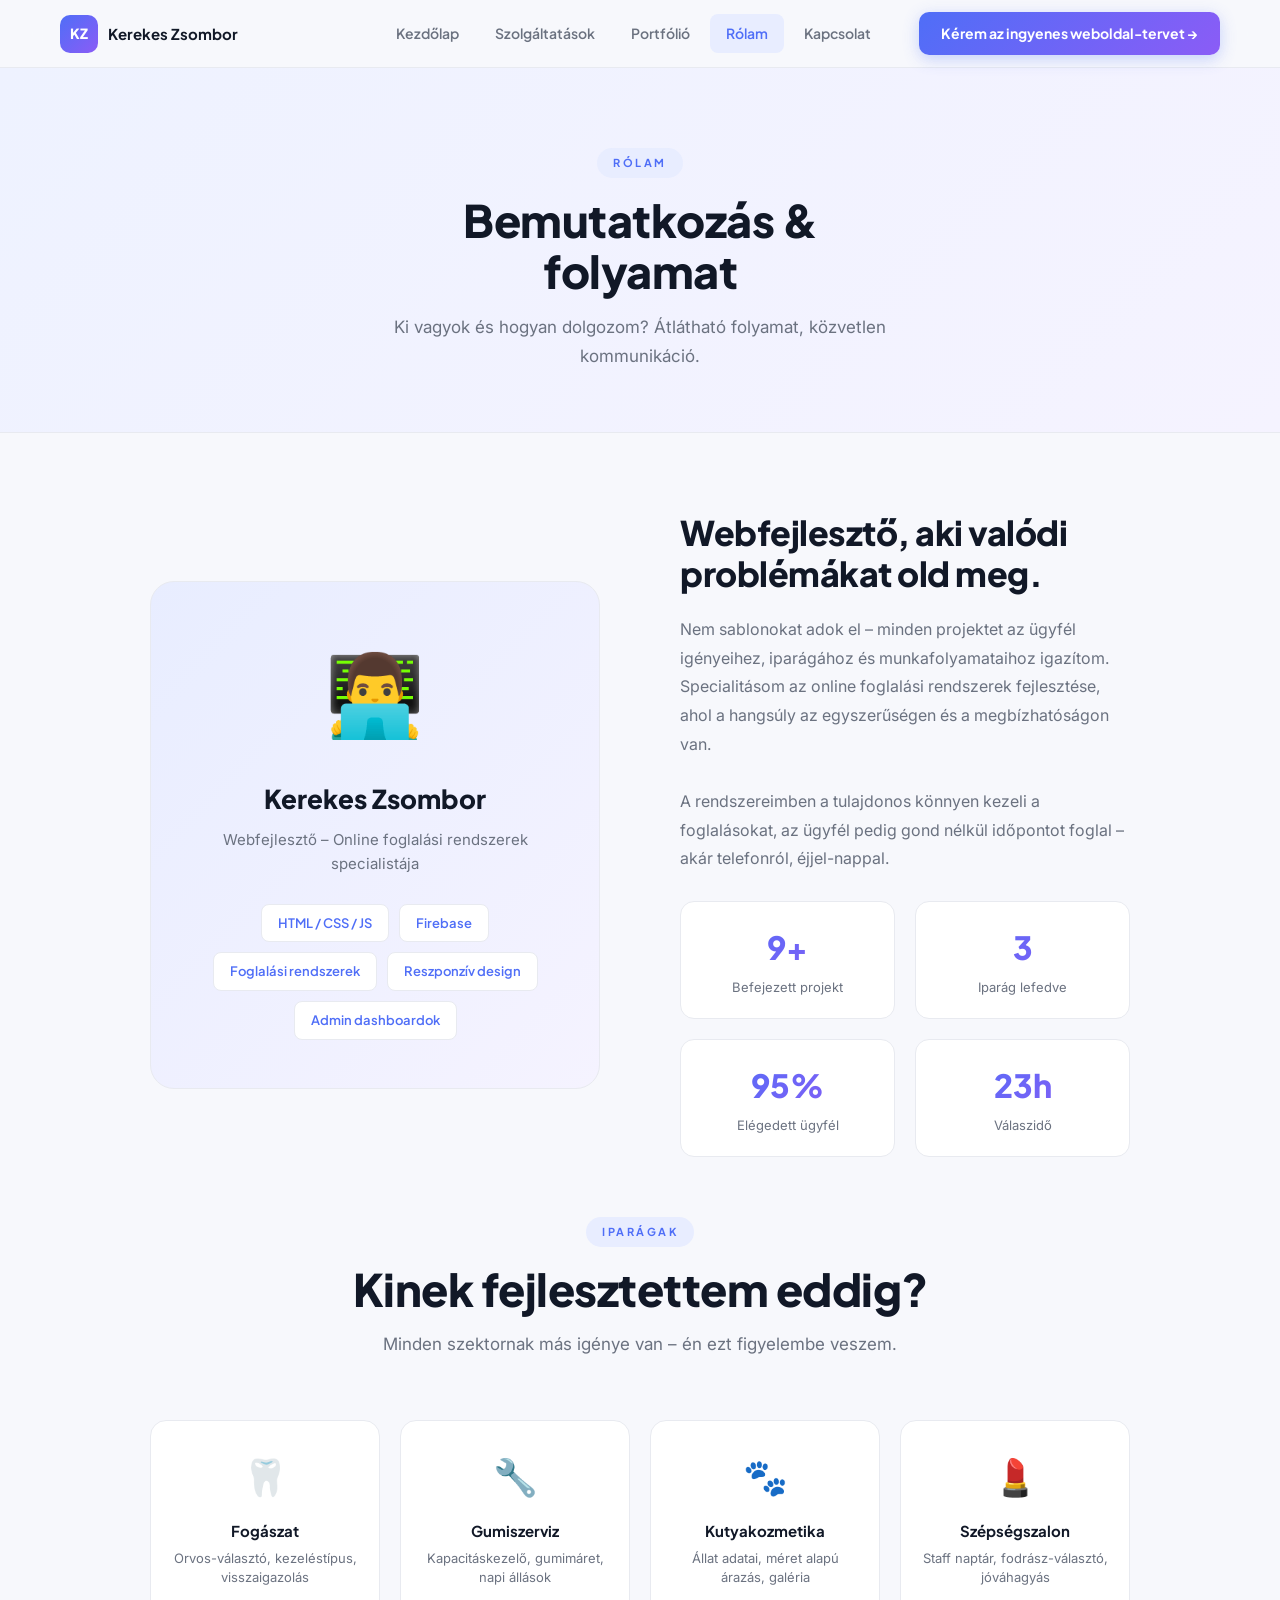
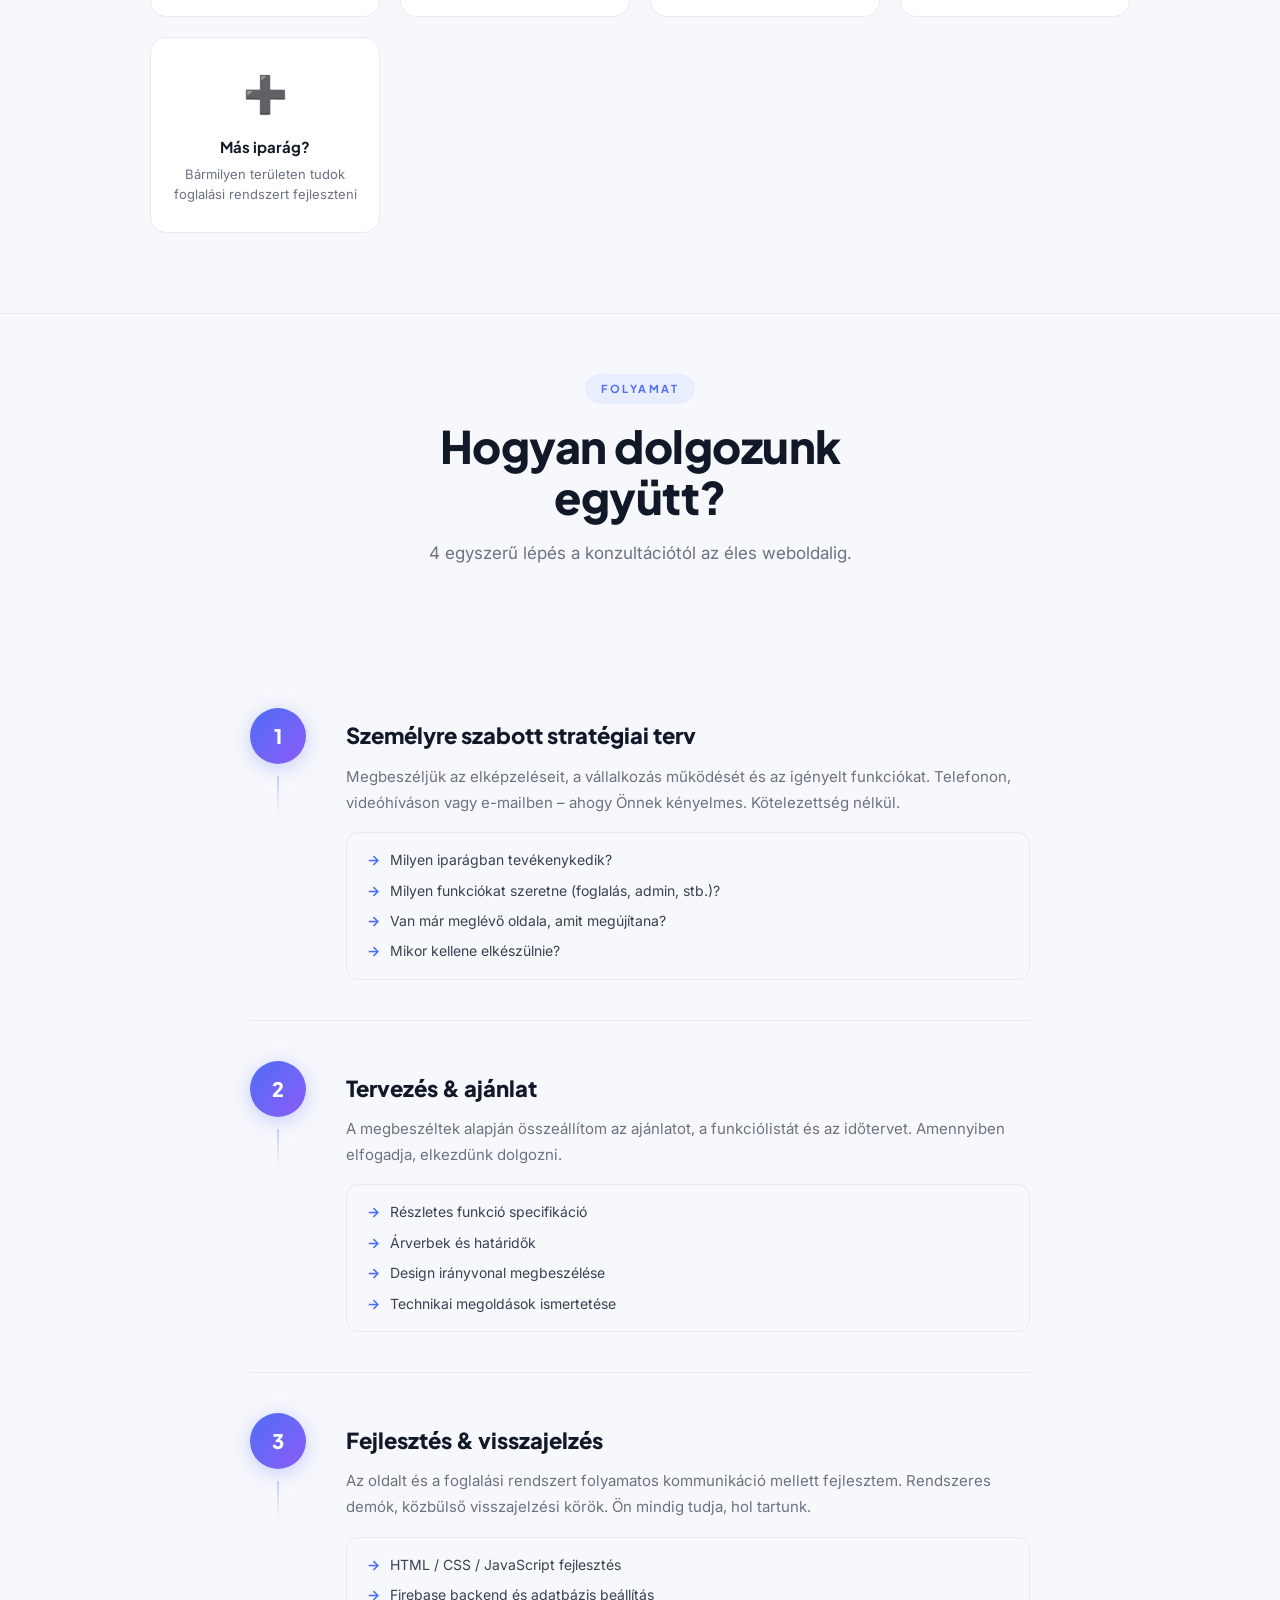
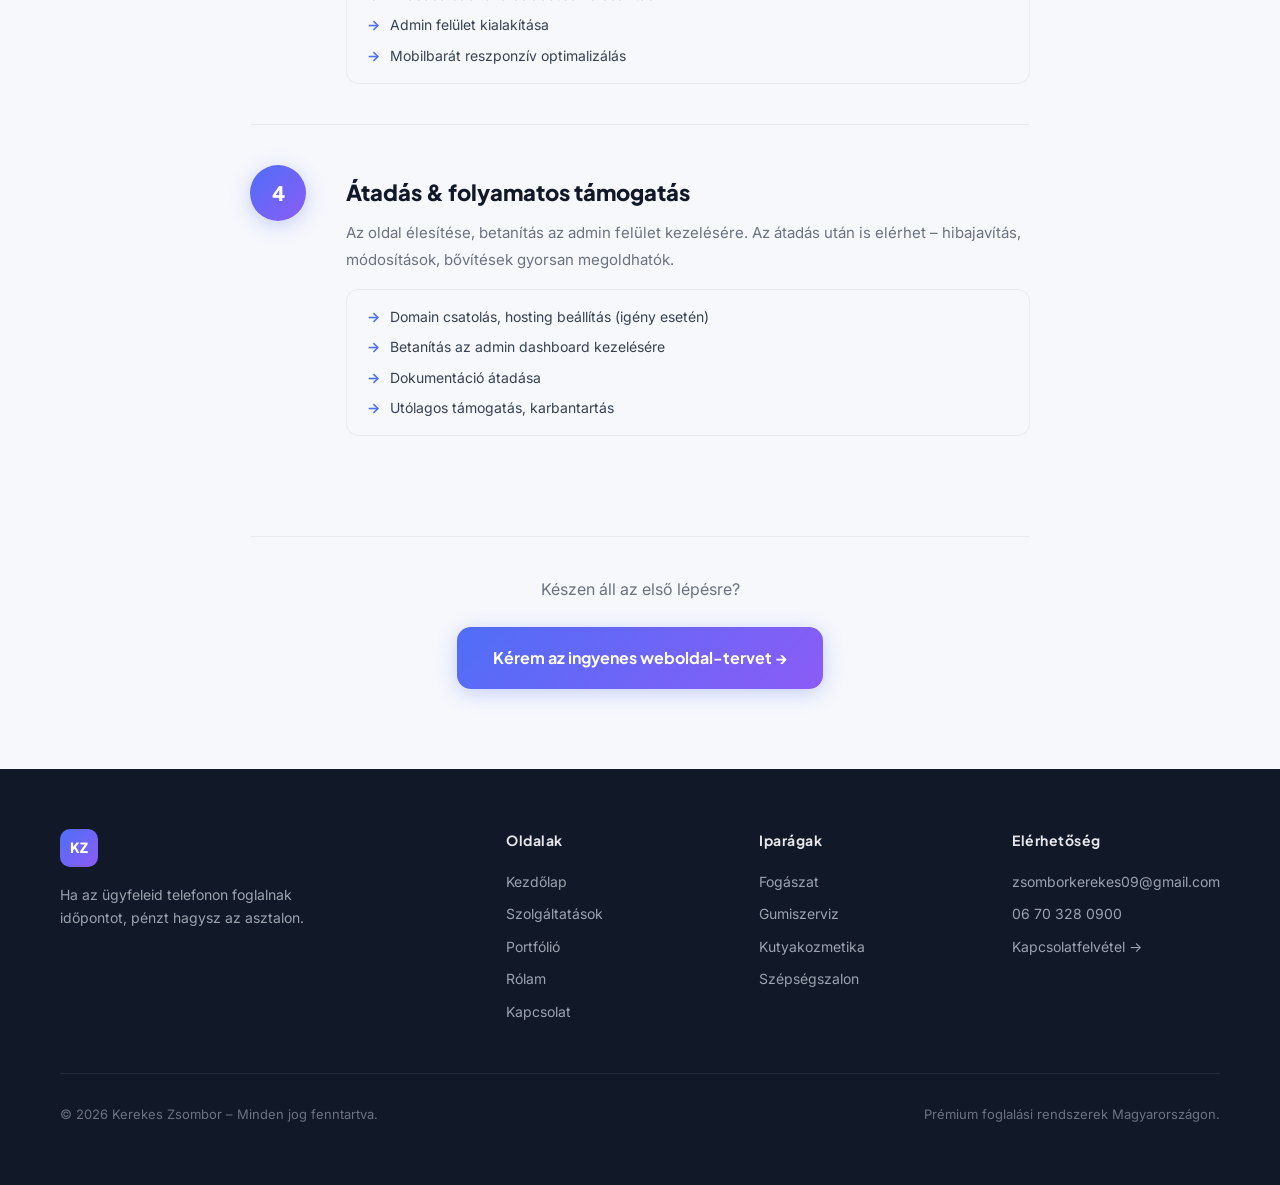
==== commit 3e12b077: "Hormozi-style copywriting refactor on all pages" ====
--- a/about.html
+++ b/about.html
@@ -21,7 +21,7 @@
         <a href="about.html" class="nav-link">Rólam</a>
         <a href="contact.html" class="nav-link">Kapcsolat</a>
     </div>
-    <a href="contact.html" class="nav-cta">Ingyenes konzultáció →</a>
+    <a href="contact.html" class="nav-cta">Kérem az ingyenes weboldal-tervet →</a>
     <button class="nav-mobile-btn" id="mobileBtn" aria-label="Menü">
         <span></span><span></span><span></span>
     </button>
@@ -32,7 +32,7 @@
     <a href="portfolio.html" class="nav-link">Portfólió</a>
     <a href="about.html" class="nav-link">Rólam</a>
     <a href="contact.html" class="nav-link">Kapcsolat</a>
-    <a href="contact.html" class="nav-cta">Ingyenes konzultáció →</a>
+    <a href="contact.html" class="nav-cta">Kérem az ingyenes weboldal-tervet →</a>
 </div>
 
 <div class="page-wrap">
@@ -134,7 +134,7 @@
                     <div class="p-line"></div>
                 </div>
                 <div class="p-step-content">
-                    <h3>Ingyenes konzultáció</h3>
+                    <h3>Személyre szabott stratégiai terv</h3>
                     <p>Megbeszéljük az elképzeléseit, a vállalkozás működését és az igényelt funkciókat. Telefonon, videóhíváson vagy e-mailben – ahogy Önnek kényelmes. Kötelezettség nélkül.</p>
                     <div class="p-detail">
                         <ul>
@@ -207,7 +207,7 @@
 
         <div style="text-align: center; margin-top: 60px; padding-top: 40px; border-top: 1px solid #e8eaf0;">
             <p style="color: #6b7280; margin-bottom: 24px; font-size: 16px;">Készen áll az első lépésre?</p>
-            <a href="contact.html" class="btn btn-primary btn-lg" id="about-cta">Konzultáció kérése →</a>
+            <a href="contact.html" class="btn btn-primary btn-lg" id="about-cta">Kérem az ingyenes weboldal-tervet →</a>
         </div>
     </div>
 
@@ -218,7 +218,7 @@
     <div class="footer-inner">
         <div class="footer-brand">
             <div class="logo-mark">KZ</div>
-            <p style="margin-top: 16px;">Prémium weboldalak és online foglalási rendszerek fejlesztése Magyarország szerte.</p>
+            <p style="margin-top: 16px;">Ha az ügyfeleid telefonon foglalnak időpontot, pénzt hagysz az asztalon.</p>
         </div>
         <div class="footer-col">
             <h4>Oldalak</h4>
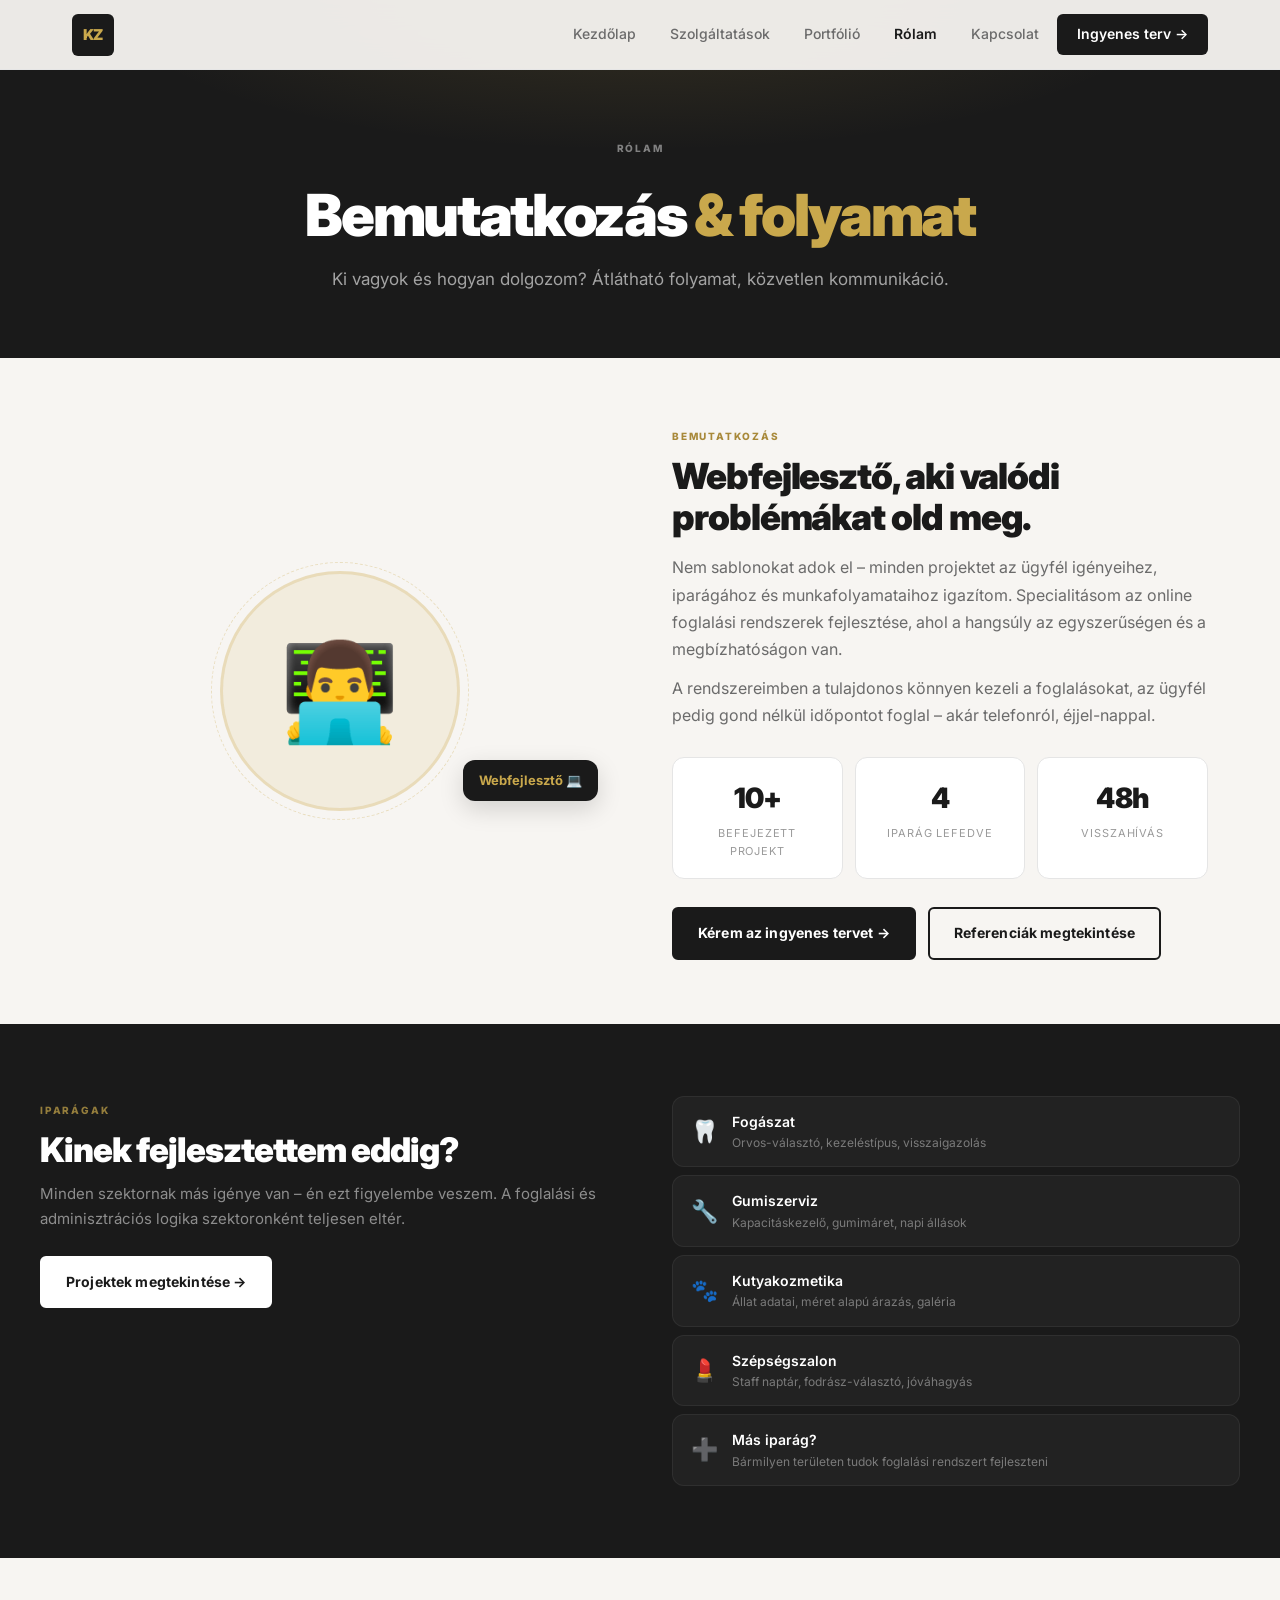
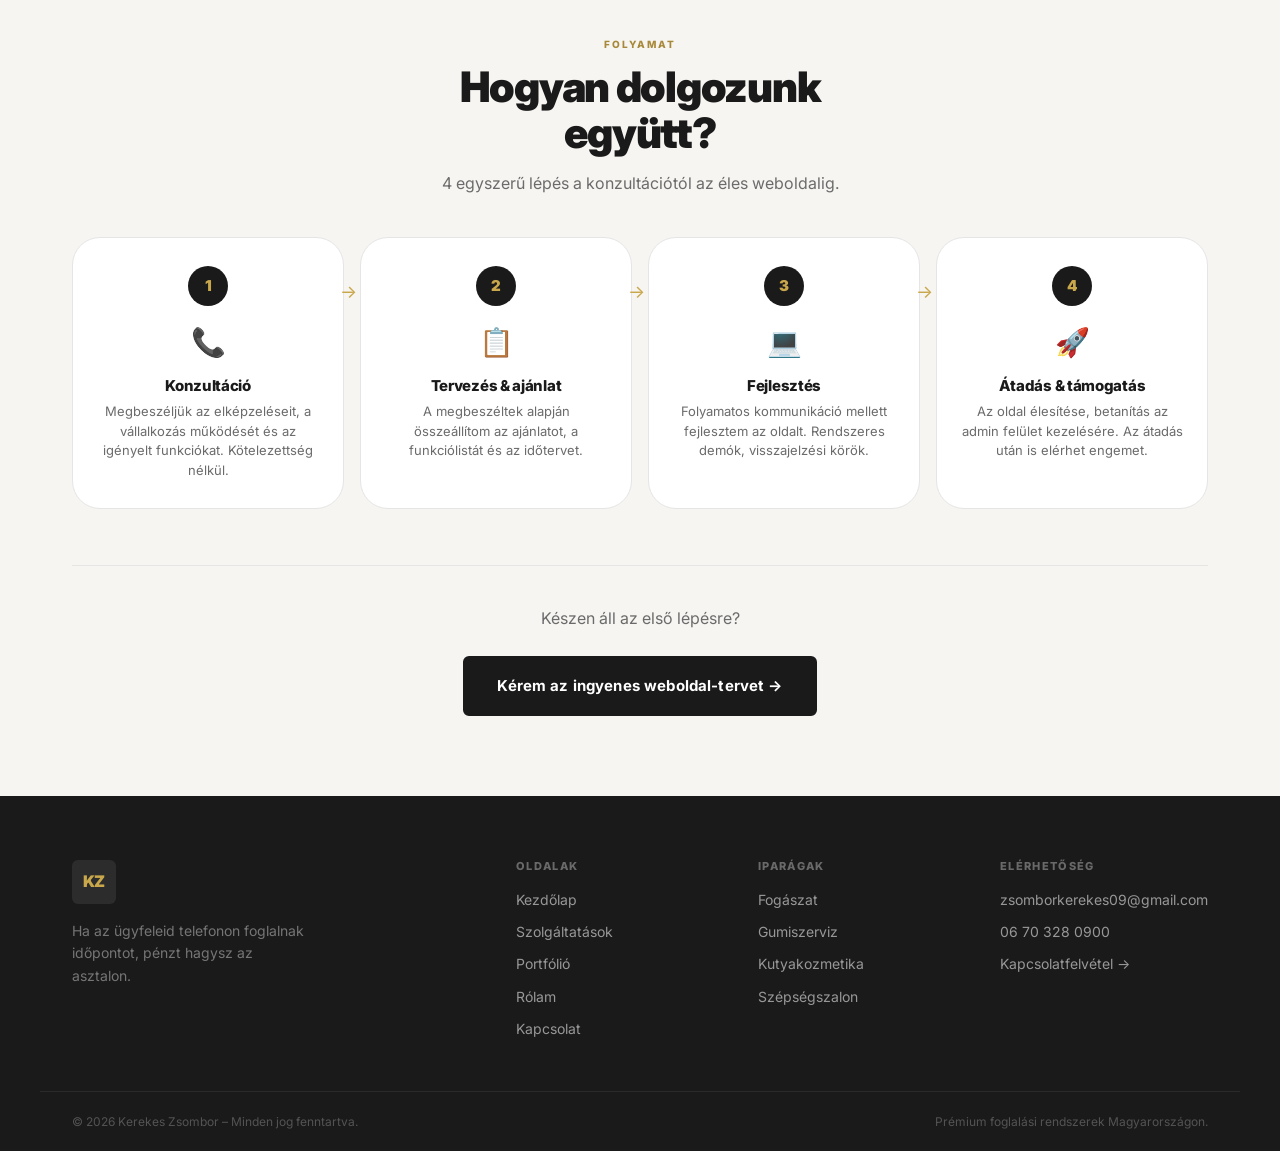
==== commit b2ef1d37: "Prémium redesign: fekete-szürke-arany (#C9A84C) paletta, új nav, page-hero, service/portfolio/about/" ====
--- a/about.html
+++ b/about.html
@@ -3,214 +3,171 @@
 <head>
     <meta charset="UTF-8">
     <meta name="viewport" content="width=device-width, initial-scale=1.0">
-    <title>Rólam &amp; Folyamat – Kerekes Zsombor Webfejlesztő</title>
+    <title>Rólam & Folyamat – Kerekes Zsombor Webfejlesztő</title>
     <meta name="description" content="Kerekes Zsombor webfejlesztő – Hogyan dolgozom? Bemutatkozás és a fejlesztési folyamat lépései.">
     <link rel="stylesheet" href="style.css">
 </head>
 <body>
 
-<nav class="navbar" id="navbar">
-    <a href="index.html" class="nav-logo">
-        <div class="logo-mark">KZ</div>
-        <span class="logo-name">Kerekes Zsombor</span>
-    </a>
-    <div class="nav-links">
-        <a href="index.html" class="nav-link">Kezdőlap</a>
-        <a href="services.html" class="nav-link">Szolgáltatások</a>
-        <a href="portfolio.html" class="nav-link">Portfólió</a>
-        <a href="about.html" class="nav-link">Rólam</a>
-        <a href="contact.html" class="nav-link">Kapcsolat</a>
-    </div>
-    <a href="contact.html" class="nav-cta">Kérem az ingyenes weboldal-tervet →</a>
-    <button class="nav-mobile-btn" id="mobileBtn" aria-label="Menü">
-        <span></span><span></span><span></span>
-    </button>
+<!-- NAV -->
+<nav class="nav" id="navbar">
+    <div class="nav-inner">
+        <a href="index.html" class="logo-mark">KZ</a>
+        <div class="nav-links">
+            <a href="index.html">Kezdőlap</a>
+            <a href="services.html">Szolgáltatások</a>
+            <a href="portfolio.html">Portfólió</a>
+            <a href="about.html" class="active">Rólam</a>
+            <a href="contact.html">Kapcsolat</a>
+            <a href="contact.html" class="nav-cta">Ingyenes terv →</a>
+        </div>
+        <button class="hamburger" id="hamburger" aria-label="Menü">
+            <span></span><span></span><span></span>
+        </button>
+    </div>
 </nav>
-<div class="mobile-menu" id="mobileMenu">
-    <a href="index.html" class="nav-link">Kezdőlap</a>
-    <a href="services.html" class="nav-link">Szolgáltatások</a>
-    <a href="portfolio.html" class="nav-link">Portfólió</a>
-    <a href="about.html" class="nav-link">Rólam</a>
-    <a href="contact.html" class="nav-link">Kapcsolat</a>
-    <a href="contact.html" class="nav-cta">Kérem az ingyenes weboldal-tervet →</a>
-</div>
-
-<div class="page-wrap">
-
-    <!-- HERO -->
-    <div class="process-hero reveal">
+<div class="mobile-nav" id="mobileNav">
+    <a href="index.html">Kezdőlap</a>
+    <a href="services.html">Szolgáltatások</a>
+    <a href="portfolio.html">Portfólió</a>
+    <a href="about.html">Rólam</a>
+    <a href="contact.html">Kapcsolat</a>
+    <a href="contact.html" class="nav-cta">Ingyenes weboldal-terv →</a>
+</div>
+
+<!-- PAGE HERO -->
+<div class="page-hero">
+    <div class="page-hero-inner">
         <span class="section-tag">RÓLAM</span>
-        <h1 class="section-title" style="max-width:520px; margin: 0 auto 16px;">Bemutatkozás &amp; folyamat</h1>
-        <p class="section-desc" style="margin: 0 auto; max-width: 500px;">Ki vagyok és hogyan dolgozom? Átlátható folyamat, közvetlen kommunikáció.</p>
-    </div>
-
-    <!-- ABOUT INTRO -->
-    <div class="about-intro">
-        <div class="about-visual reveal">
-            <div class="av-icon">👨‍💻</div>
-            <div class="av-name">Kerekes Zsombor</div>
-            <div class="av-role">Webfejlesztő – Online foglalási rendszerek specialistája</div>
-            <div class="av-badges">
-                <span class="av-badge">HTML / CSS / JS</span>
-                <span class="av-badge">Firebase</span>
-                <span class="av-badge">Foglalási rendszerek</span>
-                <span class="av-badge">Reszponzív design</span>
-                <span class="av-badge">Admin dashboardok</span>
-            </div>
-        </div>
-        <div class="about-text reveal">
-            <h2>Webfejlesztő, aki valódi problémákat old meg.</h2>
-            <p>Nem sablonokat adok el – minden projektet az ügyfél igényeihez, iparágához és munkafolyamataihoz igazítom. Specialitásom az online foglalási rendszerek fejlesztése, ahol a hangsúly az egyszerűségen és a megbízhatóságon van.</p>
-            <p>A rendszereimben a tulajdonos könnyen kezeli a foglalásokat, az ügyfél pedig gond nélkül időpontot foglal – akár telefonról, éjjel-nappal.</p>
-            <div class="about-stats">
-                <div class="a-stat">
-                    <span class="a-stat-num" data-count="10" data-suffix="+">10+</span>
-                    <div class="a-stat-label">Befejezett projekt</div>
-                </div>
-                <div class="a-stat">
-                    <span class="a-stat-num" data-count="4" data-suffix="">4</span>
-                    <div class="a-stat-label">Iparág lefedve</div>
-                </div>
-                <div class="a-stat">
-                    <span class="a-stat-num" data-count="100" data-suffix="%">100%</span>
-                    <div class="a-stat-label">Elégedett ügyfél</div>
-                </div>
-                <div class="a-stat">
-                    <span class="a-stat-num" data-count="24" data-suffix="h">24h</span>
-                    <div class="a-stat-label">Válaszidő</div>
-                </div>
-            </div>
-        </div>
-    </div>
-
-    <!-- INDUSTRIES -->
-    <div class="industries-section">
-        <div class="section-header center reveal">
-            <span class="section-tag">IPARÁGAK</span>
-            <h2 class="section-title">Kinek fejlesztettem eddig?</h2>
-            <p class="section-desc">Minden szektornak más igénye van – én ezt figyelembe veszem.</p>
-        </div>
-        <div class="industries-grid">
-            <div class="ind-card reveal" id="ind-dental">
+        <h1>Bemutatkozás <span class="gold-word">&amp; folyamat</span></h1>
+        <p>Ki vagyok és hogyan dolgozom? Átlátható folyamat, közvetlen kommunikáció.</p>
+    </div>
+</div>
+
+<!-- ABOUT INTRO -->
+<div class="about-hero-section reveal">
+    <div class="avatar-block">
+        <div class="avatar-ring">👨‍💻</div>
+        <div class="avatar-badge">Webfejlesztő 💻</div>
+    </div>
+    <div class="about-text">
+        <span class="section-tag">BEMUTATKOZÁS</span>
+        <h2>Webfejlesztő, aki valódi problémákat old meg.</h2>
+        <p>Nem sablonokat adok el – minden projektet az ügyfél igényeihez, iparágához és munkafolyamataihoz igazítom. Specialitásom az online foglalási rendszerek fejlesztése, ahol a hangsúly az egyszerűségen és a megbízhatóságon van.</p>
+        <p>A rendszereimben a tulajdonos könnyen kezeli a foglalásokat, az ügyfél pedig gond nélkül időpontot foglal – akár telefonról, éjjel-nappal.</p>
+        <div class="about-stats-row">
+            <div class="astat">
+                <span class="astat-num" data-count="10" data-suffix="+">10+</span>
+                <div class="astat-label">Befejezett projekt</div>
+            </div>
+            <div class="astat">
+                <span class="astat-num" data-count="4" data-suffix="">4</span>
+                <div class="astat-label">Iparág lefedve</div>
+            </div>
+            <div class="astat">
+                <span class="astat-num" data-count="48" data-suffix="h">48h</span>
+                <div class="astat-label">Visszahívás</div>
+            </div>
+        </div>
+        <div style="display:flex; gap: 12px; flex-wrap: wrap; margin-top: 8px;">
+            <a href="contact.html" class="btn btn-primary">Kérem az ingyenes tervet →</a>
+            <a href="portfolio.html" class="btn btn-outline">Referenciák megtekintése</a>
+        </div>
+    </div>
+</div>
+
+<!-- INDUSTRIES -->
+<div class="industries-section">
+    <div class="industries-inner">
+        <div class="industries-text reveal">
+            <span class="section-tag" style="color: rgba(201,168,76,.7);">IPARÁGAK</span>
+            <h2>Kinek fejlesztettem eddig?</h2>
+            <p>Minden szektornak más igénye van – én ezt figyelembe veszem. A foglalási és adminisztrációs logika szektoronként teljesen eltér.</p>
+            <a href="portfolio.html" class="btn btn-white" style="margin-top: 24px;">Projektek megtekintése →</a>
+        </div>
+        <div class="industries-list reveal">
+            <div class="industry-item" id="ind-dental">
                 <div class="ind-icon">🦷</div>
-                <div class="ind-name">Fogászat</div>
-                <div class="ind-desc">Orvos-választó, kezeléstípus, visszaigazolás</div>
-            </div>
-            <div class="ind-card reveal" id="ind-tire">
+                <div>
+                    <div class="ind-name">Fogászat</div>
+                    <div class="ind-desc">Orvos-választó, kezeléstípus, visszaigazolás</div>
+                </div>
+            </div>
+            <div class="industry-item" id="ind-tire">
                 <div class="ind-icon">🔧</div>
-                <div class="ind-name">Gumiszerviz</div>
-                <div class="ind-desc">Kapacitáskezelő, gumimáret, napi állások</div>
-            </div>
-            <div class="ind-card reveal" id="ind-dog">
+                <div>
+                    <div class="ind-name">Gumiszerviz</div>
+                    <div class="ind-desc">Kapacitáskezelő, gumimáret, napi állások</div>
+                </div>
+            </div>
+            <div class="industry-item" id="ind-dog">
                 <div class="ind-icon">🐾</div>
-                <div class="ind-name">Kutyakozmetika</div>
-                <div class="ind-desc">Állat adatai, méret alapú árazás, galéria</div>
-            </div>
-            <div class="ind-card reveal" id="ind-salon">
+                <div>
+                    <div class="ind-name">Kutyakozmetika</div>
+                    <div class="ind-desc">Állat adatai, méret alapú árazás, galéria</div>
+                </div>
+            </div>
+            <div class="industry-item" id="ind-salon">
                 <div class="ind-icon">💄</div>
-                <div class="ind-name">Szépségszalon</div>
-                <div class="ind-desc">Staff naptár, fodrász-választó, jóváhagyás</div>
-            </div>
-            <div class="ind-card reveal" id="ind-other">
+                <div>
+                    <div class="ind-name">Szépségszalon</div>
+                    <div class="ind-desc">Staff naptár, fodrász-választó, jóváhagyás</div>
+                </div>
+            </div>
+            <div class="industry-item" id="ind-other">
                 <div class="ind-icon">➕</div>
-                <div class="ind-name">Más iparág?</div>
-                <div class="ind-desc">Bármilyen területen tudok foglalási rendszert fejleszteni</div>
-            </div>
-        </div>
-    </div>
-
-    <!-- PROCESS -->
-    <div class="process-hero" style="background: none; border: none; border-top: 1px solid #e8eaf0; text-align: center; padding: 60px 60px 20px;">
-        <span class="section-tag">FOLYAMAT</span>
-        <h2 class="section-title" style="max-width: 500px; margin: 0 auto 16px;">Hogyan dolgozunk együtt?</h2>
-        <p class="section-desc" style="margin: 0 auto;">4 egyszerű lépés a konzultációtól az éles weboldalig.</p>
-    </div>
-    <div class="process-section">
-        <div class="process-steps">
-
-            <div class="p-step reveal" id="step-1">
-                <div class="p-step-left">
-                    <div class="p-num">1</div>
-                    <div class="p-line"></div>
-                </div>
-                <div class="p-step-content">
-                    <h3>Személyre szabott stratégiai terv</h3>
-                    <p>Megbeszéljük az elképzeléseit, a vállalkozás működését és az igényelt funkciókat. Telefonon, videóhíváson vagy e-mailben – ahogy Önnek kényelmes. Kötelezettség nélkül.</p>
-                    <div class="p-detail">
-                        <ul>
-                            <li>Milyen iparágban tevékenykedik?</li>
-                            <li>Milyen funkciókat szeretne (foglalás, admin, stb.)?</li>
-                            <li>Van már meglévő oldala, amit megújítana?</li>
-                            <li>Mikor kellene elkészülnie?</li>
-                        </ul>
-                    </div>
-                </div>
-            </div>
-
-            <div class="p-step reveal" id="step-2">
-                <div class="p-step-left">
-                    <div class="p-num">2</div>
-                    <div class="p-line"></div>
-                </div>
-                <div class="p-step-content">
-                    <h3>Tervezés &amp; ajánlat</h3>
-                    <p>A megbeszéltek alapján összeállítom az ajánlatot, a funkciólistát és az időtervet. Amennyiben elfogadja, elkezdünk dolgozni.</p>
-                    <div class="p-detail">
-                        <ul>
-                            <li>Részletes funkció specifikáció</li>
-                            <li>Árverbek és határidők</li>
-                            <li>Design irányvonal megbeszélése</li>
-                            <li>Technikai megoldások ismertetése</li>
-                        </ul>
-                    </div>
-                </div>
-            </div>
-
-            <div class="p-step reveal" id="step-3">
-                <div class="p-step-left">
-                    <div class="p-num">3</div>
-                    <div class="p-line"></div>
-                </div>
-                <div class="p-step-content">
-                    <h3>Fejlesztés &amp; visszajelzés</h3>
-                    <p>Az oldalt és a foglalási rendszert folyamatos kommunikáció mellett fejlesztem. Rendszeres demók, közbülső visszajelzési körök. Ön mindig tudja, hol tartunk.</p>
-                    <div class="p-detail">
-                        <ul>
-                            <li>HTML / CSS / JavaScript fejlesztés</li>
-                            <li>Firebase backend és adatbázis beállítás</li>
-                            <li>Admin felület kialakítása</li>
-                            <li>Mobilbarát reszponzív optimalizálás</li>
-                        </ul>
-                    </div>
-                </div>
-            </div>
-
-            <div class="p-step reveal" id="step-4">
-                <div class="p-step-left">
-                    <div class="p-num">4</div>
-                </div>
-                <div class="p-step-content">
-                    <h3>Átadás &amp; folyamatos támogatás</h3>
-                    <p>Az oldal élesítése, betanítás az admin felület kezelésére. Az átadás után is elérhet – hibajavítás, módosítások, bővítések gyorsan megoldhatók.</p>
-                    <div class="p-detail">
-                        <ul>
-                            <li>Domain csatolás, hosting beállítás (igény esetén)</li>
-                            <li>Betanítás az admin dashboard kezelésére</li>
-                            <li>Dokumentáció átadása</li>
-                            <li>Utólagos támogatás, karbantartás</li>
-                        </ul>
-                    </div>
-                </div>
-            </div>
-
-        </div>
-
-        <div style="text-align: center; margin-top: 60px; padding-top: 40px; border-top: 1px solid #e8eaf0;">
-            <p style="color: #6b7280; margin-bottom: 24px; font-size: 16px;">Készen áll az első lépésre?</p>
-            <a href="contact.html" class="btn btn-primary btn-lg" id="about-cta">Kérem az ingyenes weboldal-tervet →</a>
-        </div>
-    </div>
-
+                <div>
+                    <div class="ind-name">Más iparág?</div>
+                    <div class="ind-desc">Bármilyen területen tudok foglalási rendszert fejleszteni</div>
+                </div>
+            </div>
+        </div>
+    </div>
+</div>
+
+<!-- PROCESS -->
+<div style="background: var(--bg); padding: 72px 32px 0; max-width: 1200px; margin: 0 auto; text-align: center;">
+    <span class="section-tag">FOLYAMAT</span>
+    <h2 class="section-title" style="max-width: 500px; margin: 0 auto 14px;">Hogyan dolgozunk együtt?</h2>
+    <p class="section-desc" style="margin: 0 auto;">4 egyszerű lépés a konzultációtól az éles weboldalig.</p>
+</div>
+<div class="process-section">
+    <div class="process-steps">
+
+        <div class="process-step reveal" id="step-1">
+            <div class="ps-num">1</div>
+            <div class="ps-icon">📞</div>
+            <h4>Konzultáció</h4>
+            <p>Megbeszéljük az elképzeléseit, a vállalkozás működését és az igényelt funkciókat. Kötelezettség nélkül.</p>
+        </div>
+
+        <div class="process-step reveal" id="step-2">
+            <div class="ps-num">2</div>
+            <div class="ps-icon">📋</div>
+            <h4>Tervezés & ajánlat</h4>
+            <p>A megbeszéltek alapján összeállítom az ajánlatot, a funkciólistát és az időtervet.</p>
+        </div>
+
+        <div class="process-step reveal" id="step-3">
+            <div class="ps-num">3</div>
+            <div class="ps-icon">💻</div>
+            <h4>Fejlesztés</h4>
+            <p>Folyamatos kommunikáció mellett fejlesztem az oldalt. Rendszeres demók, visszajelzési körök.</p>
+        </div>
+
+        <div class="process-step reveal" id="step-4">
+            <div class="ps-num">4</div>
+            <div class="ps-icon">🚀</div>
+            <h4>Átadás & támogatás</h4>
+            <p>Az oldal élesítése, betanítás az admin felület kezelésére. Az átadás után is elérhet engemet.</p>
+        </div>
+
+    </div>
+
+    <div style="text-align: center; margin-top: 56px; padding-top: 40px; border-top: 1px solid var(--border);">
+        <p style="color: var(--mid); margin-bottom: 24px; font-size: 16px;">Készen áll az első lépésre?</p>
+        <a href="contact.html" class="btn btn-primary btn-lg" id="about-cta">Kérem az ingyenes weboldal-tervet →</a>
+    </div>
 </div>
 
 <!-- FOOTER -->
--- a/style.css
+++ b/style.css
@@ -1,868 +1,1312 @@
-/* ================================================
-   KEREKES ZSOMBOR PORTFOLIO – LIGHT MODERN DESIGN
-   ================================================ */
-
-@import url('https://fonts.googleapis.com/css2?family=Plus+Jakarta+Sans:wght@300;400;500;600;700;800&family=Inter:wght@300;400;500;600&display=swap');
-
+/* ============================================================
+   KEREKES ZSOMBOR — PRÉMIUM PORTFÓLIÓ
+   Design: Fekete-Szürke-Arany | Editorial Premium
+   ============================================================ */
+
+@import url('https://fonts.googleapis.com/css2?family=Inter:wght@300;400;500;600;700;800;900&family=Playfair+Display:wght@400;500;600;700&display=swap');
+
+/* ── DESIGN TOKENS ─────────────────────────────────────────── */
 :root {
-    --blue:       #4f6ef7;
-    --blue-dark:  #3a56e0;
-    --blue-light: #e8edff;
-    --indigo:     #6366f1;
-    --purple:     #8b5cf6;
-    --bg:         #f7f8fc;
-    --surface:    #ffffff;
-    --border:     #e8eaf0;
-    --border2:    #d1d5e8;
-    --text:       #111827;
-    --text2:      #374151;
-    --muted:      #6b7280;
-    --muted2:     #9ca3af;
-    --radius:     18px;
-    --radius-sm:  10px;
-    --shadow:     0 4px 24px rgba(79,110,247,0.08);
-    --shadow-md:  0 8px 40px rgba(79,110,247,0.12);
-    --shadow-lg:  0 20px 60px rgba(79,110,247,0.16);
-    --transition: all 0.3s cubic-bezier(0.4,0,0.2,1);
-    --font:       'Plus Jakarta Sans', sans-serif;
-    --font2:      'Inter', sans-serif;
-}
-
-*, *::before, *::after { margin: 0; padding: 0; box-sizing: border-box; }
-html { scroll-behavior: smooth; font-size: 16px; }
+  /* Colors */
+  --gold:        #C9A84C;
+  --gold-dark:   #A8893A;
+  --gold-light:  #FBF6EC;
+  --gold-muted:  rgba(201,168,76,.12);
+
+  --dark:        #1A1A1A;
+  --dark-2:      #2C2C2C;
+  --dark-3:      #3D3D3D;
+  --mid:         #6B6B6B;
+  --light-text:  #9A9A9A;
+  --border:      #E5E5E5;
+  --border-dark: rgba(255,255,255,.10);
+
+  --bg:          #F7F5F2;
+  --surface:     #FFFFFF;
+  --surface-2:   #F2F0ED;
+
+  /* Nav height */
+  --nav-h: 70px;
+
+  /* Radius */
+  --r-sm: 6px;
+  --r-md: 12px;
+  --r-lg: 20px;
+  --r-xl: 28px;
+
+  /* Transition */
+  --t: 0.3s cubic-bezier(0.4, 0, 0.2, 1);
+}
+
+/* ── RESET ──────────────────────────────────────────────────── */
+*, *::before, *::after { box-sizing: border-box; margin: 0; padding: 0; }
+
+html { scroll-behavior: smooth; -webkit-text-size-adjust: 100%; }
 
 body {
-    background: var(--bg);
-    color: var(--text);
-    font-family: var(--font2);
-    line-height: 1.6;
-    overflow-x: hidden;
-}
-
-a { color: inherit; text-decoration: none; }
+  font-family: 'Inter', sans-serif;
+  background: var(--bg);
+  color: var(--dark);
+  line-height: 1.6;
+  overflow-x: hidden;
+  cursor: auto !important;
+}
+
 img { max-width: 100%; display: block; }
-button, input, select, textarea { font-family: inherit; }
-
-/* ── SCROLLBAR ── */
+a  { text-decoration: none; color: inherit; }
+ul { list-style: none; }
+
+/* ── TYPOGRAPHY ─────────────────────────────────────────────── */
+h1, h2, h3, h4, h5 {
+  font-family: 'Inter', sans-serif;
+  font-weight: 800;
+  line-height: 1.15;
+  letter-spacing: -0.02em;
+  color: var(--dark);
+}
+
+/* ── SCROLLBAR ──────────────────────────────────────────────── */
 ::-webkit-scrollbar { width: 6px; }
 ::-webkit-scrollbar-track { background: var(--bg); }
-::-webkit-scrollbar-thumb { background: var(--blue); border-radius: 3px; }
-
-/* ========== NAVBAR ========== */
-.navbar {
-    position: fixed; top: 0; left: 0; right: 0;
-    height: 68px;
-    background: rgba(247,248,252,0.85);
-    backdrop-filter: blur(20px);
-    -webkit-backdrop-filter: blur(20px);
-    border-bottom: 1px solid var(--border);
-    display: flex; align-items: center;
-    padding: 0 60px;
-    z-index: 1000;
-    transition: var(--transition);
-}
-.navbar.solid {
-    background: rgba(255,255,255,0.97);
-    box-shadow: 0 2px 20px rgba(0,0,0,0.05);
-}
-.nav-logo {
-    display: flex; align-items: center; gap: 10px;
-    text-decoration: none; color: var(--text);
-    flex-shrink: 0;
+::-webkit-scrollbar-thumb { background: var(--gold); border-radius: 3px; }
+
+/* ── SELECTION ──────────────────────────────────────────────── */
+::selection { background: var(--gold); color: #fff; }
+
+/* ══════════════════════════════════════════════════════════════
+   NAVIGATION
+══════════════════════════════════════════════════════════════ */
+.nav {
+  position: fixed;
+  top: 0; left: 0; right: 0;
+  height: var(--nav-h);
+  background: rgba(247, 245, 242, 0.95);
+  backdrop-filter: blur(16px);
+  -webkit-backdrop-filter: blur(16px);
+  border-bottom: 1px solid var(--border);
+  z-index: 1000;
+  transition: var(--t);
+}
+.nav.scrolled {
+  background: rgba(247, 245, 242, 0.98);
+  box-shadow: 0 2px 20px rgba(0,0,0,.06);
+}
+.nav-inner {
+  max-width: 1200px;
+  margin: 0 auto;
+  padding: 0 32px;
+  height: 100%;
+  display: flex;
+  align-items: center;
+  justify-content: space-between;
 }
 .logo-mark {
-    width: 38px; height: 38px;
-    background: linear-gradient(135deg, var(--blue), var(--purple));
-    border-radius: 10px;
-    display: flex; align-items: center; justify-content: center;
-    font-family: var(--font); font-weight: 800; font-size: 14px;
-    color: #fff; letter-spacing: 0.5px;
-}
-.logo-name {
-    font-family: var(--font); font-weight: 700; font-size: 15px;
-    color: var(--text);
-}
+  width: 42px; height: 42px;
+  background: var(--dark);
+  color: var(--gold);
+  border-radius: var(--r-sm);
+  display: flex; align-items: center; justify-content: center;
+  font-weight: 900;
+  font-size: 15px;
+  letter-spacing: -0.03em;
+  flex-shrink: 0;
+  transition: background var(--t);
+}
+.logo-mark:hover { background: var(--gold); color: var(--dark); }
 .nav-links {
-    display: flex; align-items: center; gap: 4px;
-    margin-left: auto; margin-right: 32px;
-}
-.nav-link {
-    display: flex; align-items: center;
-    padding: 8px 16px;
-    border-radius: 8px;
-    font-family: var(--font); font-weight: 600; font-size: 14px;
-    color: var(--muted);
-    transition: var(--transition);
-}
-.nav-link:hover { color: var(--blue); background: var(--blue-light); }
-.nav-link.active { color: var(--blue); background: var(--blue-light); }
+  display: flex;
+  gap: 2px;
+  align-items: center;
+}
+.nav-links a {
+  padding: 8px 16px;
+  border-radius: var(--r-sm);
+  font-size: 14px;
+  font-weight: 500;
+  color: var(--mid);
+  transition: color var(--t), background var(--t);
+  white-space: nowrap;
+}
+.nav-links a:hover { color: var(--dark); background: var(--surface-2); }
+.nav-links a.active { color: var(--dark); font-weight: 600; }
 .nav-cta {
-    display: inline-flex; align-items: center;
-    padding: 10px 22px;
-    background: linear-gradient(135deg, var(--blue), var(--purple));
-    color: #fff;
-    font-family: var(--font); font-weight: 700; font-size: 14px;
-    border-radius: 10px;
-    transition: var(--transition);
-    box-shadow: 0 4px 16px rgba(79,110,247,0.3);
-}
-.nav-cta:hover {
-    transform: translateY(-1px);
-    box-shadow: 0 8px 24px rgba(79,110,247,0.4);
-}
-.nav-mobile-btn {
-    display: none; background: none; border: 1px solid var(--border);
-    border-radius: 8px; padding: 8px 10px; cursor: pointer;
-    margin-left: auto; flex-direction: column; gap: 4px;
-}
-.nav-mobile-btn span {
-    display: block; width: 20px; height: 2px;
-    background: var(--text); border-radius: 2px; transition: var(--transition);
-}
-
-/* Mobile menu */
-.mobile-menu {
-    display: none;
-    position: fixed; inset: 0; top: 68px;
-    background: #fff;
-    flex-direction: column; align-items: center; justify-content: center;
-    gap: 8px; z-index: 999; padding: 40px;
-}
-.mobile-menu.open { display: flex; }
-.mobile-menu .nav-link {
-    font-size: 24px; padding: 12px 32px; width: 100%; justify-content: center;
-}
-.mobile-menu .nav-cta { font-size: 18px; padding: 14px 40px; margin-top: 16px; }
-
-/* ========== PAGE WRAPPER ========== */
+  background: var(--dark) !important;
+  color: #fff !important;
+  padding: 9px 20px !important;
+  border-radius: var(--r-sm) !important;
+  font-weight: 600 !important;
+  transition: background var(--t) !important;
+}
+.nav-cta:hover { background: var(--gold) !important; color: var(--dark) !important; }
+
+/* Hamburger */
+.hamburger {
+  display: none;
+  flex-direction: column;
+  gap: 5px;
+  cursor: pointer;
+  padding: 6px;
+  background: none;
+  border: none;
+}
+.hamburger span {
+  display: block;
+  width: 22px; height: 2px;
+  background: var(--dark);
+  border-radius: 2px;
+  transition: var(--t);
+}
+.hamburger.open span:nth-child(1) { transform: rotate(45deg) translate(5px, 5px); }
+.hamburger.open span:nth-child(2) { opacity: 0; }
+.hamburger.open span:nth-child(3) { transform: rotate(-45deg) translate(5px, -5px); }
+
+/* Mobile nav drawer */
+.mobile-nav {
+  display: none;
+  position: fixed;
+  top: var(--nav-h); left: 0; right: 0;
+  background: var(--surface);
+  border-bottom: 1px solid var(--border);
+  padding: 20px 24px;
+  z-index: 999;
+  box-shadow: 0 8px 30px rgba(0,0,0,.08);
+}
+.mobile-nav.open { display: flex; flex-direction: column; gap: 4px; }
+.mobile-nav a {
+  padding: 12px 16px;
+  border-radius: var(--r-sm);
+  font-size: 15px;
+  font-weight: 500;
+  color: var(--dark);
+  transition: background var(--t);
+}
+.mobile-nav a:hover { background: var(--surface-2); }
+.mobile-nav a.nav-cta {
+  margin-top: 8px;
+  background: var(--dark) !important;
+  color: #fff !important;
+  text-align: center;
+}
+
+/* ══════════════════════════════════════════════════════════════
+   PAGE WRAPPER
+══════════════════════════════════════════════════════════════ */
 .page-wrap {
-    padding-top: 68px;
-    min-height: 100vh;
-}
-
-/* ========== BUTTONS ========== */
-.btn {
-    display: inline-flex; align-items: center; gap: 8px;
-    font-family: var(--font); font-weight: 700; font-size: 15px;
-    border-radius: 12px; padding: 14px 28px;
-    transition: var(--transition); cursor: pointer; border: none;
-    text-decoration: none;
-}
-.btn-primary {
-    background: linear-gradient(135deg, var(--blue), var(--purple));
-    color: #fff;
-    box-shadow: 0 4px 20px rgba(79,110,247,0.3);
-}
-.btn-primary:hover {
-    transform: translateY(-2px);
-    box-shadow: 0 8px 30px rgba(79,110,247,0.45);
-}
-.btn-outline {
-    background: transparent; color: var(--blue);
-    border: 2px solid var(--blue);
-}
-.btn-outline:hover { background: var(--blue-light); }
-.btn-white {
-    background: #fff; color: var(--blue);
-    box-shadow: 0 4px 20px rgba(0,0,0,0.1);
-}
-.btn-white:hover {
-    transform: translateY(-2px);
-    box-shadow: 0 8px 30px rgba(0,0,0,0.15);
-}
-.btn-lg { padding: 18px 36px; font-size: 16px; border-radius: 14px; }
-.btn-sm { padding: 10px 20px; font-size: 13px; border-radius: 8px; }
-
-/* ========== SECTION HEADER ========== */
-.section-tag {
-    display: inline-block;
-    background: var(--blue-light);
-    color: var(--blue);
-    font-family: var(--font);
-    font-size: 11px; font-weight: 700; letter-spacing: 2.5px;
-    padding: 6px 16px; border-radius: 100px;
-    margin-bottom: 16px; text-transform: uppercase;
-}
-.section-title {
-    font-family: var(--font);
-    font-size: clamp(28px, 3.5vw, 46px);
-    font-weight: 800; letter-spacing: -0.5px;
-    line-height: 1.15; color: var(--text);
-    margin-bottom: 16px;
-}
-.section-desc {
-    font-size: 17px; color: var(--muted);
-    max-width: 520px; line-height: 1.75;
-}
-.section-header { margin-bottom: 60px; }
-.section-header.center {
-    text-align: center;
-}
-.section-header.center .section-desc { margin: 0 auto; }
-
-/* ========== REVEAL ========== */
-.reveal {
-    opacity: 0;
-    transform: translateY(30px);
-    transition: opacity 0.7s cubic-bezier(0.4,0,0.2,1),
-                transform 0.7s cubic-bezier(0.4,0,0.2,1);
-}
-.reveal.visible { opacity: 1; transform: translateY(0); }
-
-/* ========== FOOTER ========== */
-.footer {
-    background: var(--text);
-    color: #fff;
-    padding: 60px;
-}
-.footer-inner {
-    max-width: 1200px; margin: 0 auto;
-    display: grid; grid-template-columns: 2fr 1fr 1fr 1fr;
-    gap: 60px;
-}
-.footer-brand .logo-mark { margin-bottom: 16px; }
-.footer-brand p {
-    color: #9ca3af; font-size: 14px; line-height: 1.7; max-width: 280px;
-}
-.footer-col h4 {
-    font-family: var(--font); font-weight: 700; font-size: 14px;
-    margin-bottom: 20px; color: #e5e7eb;
-    letter-spacing: 0.5px;
-}
-.footer-col a {
-    display: block; color: #9ca3af; font-size: 14px;
-    margin-bottom: 10px; transition: var(--transition);
-}
-.footer-col a:hover { color: #fff; padding-left: 4px; }
-.footer-bottom {
-    max-width: 1200px; margin: 40px auto 0;
-    padding-top: 30px; border-top: 1px solid rgba(255,255,255,0.08);
-    display: flex; justify-content: space-between; align-items: center;
-    color: #6b7280; font-size: 13px;
-}
-
-/* ========== HERO (index) ========== */
+  max-width: 1200px;
+  margin: 0 auto;
+  padding: 0 32px;
+  padding-top: calc(var(--nav-h) + 60px);
+  padding-bottom: 80px;
+}
+
+/* ══════════════════════════════════════════════════════════════
+   HERO — HOME
+══════════════════════════════════════════════════════════════ */
 .hero {
-    min-height: calc(100vh - 68px);
-    display: flex; align-items: center;
-    padding: 80px 60px;
-    max-width: 1300px; margin: 0 auto;
-    gap: 80px;
-}
-.hero-left { flex: 1; }
-.hero-badge {
-    display: inline-flex; align-items: center; gap: 8px;
-    background: linear-gradient(135deg, rgba(79,110,247,0.08), rgba(139,92,246,0.08));
-    border: 1px solid rgba(79,110,247,0.2);
-    padding: 8px 18px; border-radius: 100px;
-    font-size: 13px; font-weight: 600; color: var(--blue);
-    margin-bottom: 28px; font-family: var(--font);
-}
-.badge-pulse {
-    width: 8px; height: 8px; background: #22c55e;
-    border-radius: 50%; animation: pulse 2s infinite;
-}
-@keyframes pulse {
-    0%, 100% { box-shadow: 0 0 0 0 rgba(34,197,94,0.4); }
-    50% { box-shadow: 0 0 0 8px rgba(34,197,94,0); }
-}
+  min-height: calc(100vh - var(--nav-h));
+  display: grid;
+  grid-template-columns: 1fr 1fr;
+  align-items: center;
+  gap: 64px;
+  padding: calc(var(--nav-h) + 60px) 32px 80px;
+  max-width: 1200px;
+  margin: 0 auto;
+}
+
+.hero-eyebrow {
+  display: inline-flex;
+  align-items: center;
+  gap: 8px;
+  background: var(--gold-muted);
+  border: 1px solid rgba(201,168,76,.3);
+  color: var(--gold-dark);
+  font-size: 11px;
+  font-weight: 700;
+  letter-spacing: 0.12em;
+  text-transform: uppercase;
+  padding: 6px 14px;
+  border-radius: 100px;
+  margin-bottom: 24px;
+}
+.hero-eyebrow .dot {
+  width: 6px; height: 6px;
+  background: var(--gold);
+  border-radius: 50%;
+  animation: pulse-dot 2s infinite;
+}
+@keyframes pulse-dot {
+  0%, 100% { opacity: 1; transform: scale(1); }
+  50%       { opacity: 0.5; transform: scale(0.7); }
+}
+
 .hero-title {
-    font-family: var(--font);
-    font-size: clamp(40px, 5vw, 68px);
-    font-weight: 800; letter-spacing: -2px;
-    line-height: 1.05; color: var(--text);
-    margin-bottom: 24px;
-}
-.grad-text {
-    background: linear-gradient(135deg, var(--blue), var(--purple));
-    -webkit-background-clip: text; -webkit-text-fill-color: transparent;
-    background-clip: text;
-}
-.hero-sub {
-    font-size: 18px; color: var(--muted);
-    max-width: 500px; line-height: 1.75; margin-bottom: 40px;
-}
-.hero-actions { display: flex; gap: 16px; flex-wrap: wrap; margin-bottom: 56px; }
+  font-size: clamp(38px, 5vw, 68px);
+  font-weight: 900;
+  line-height: 1.05;
+  letter-spacing: -0.035em;
+  color: var(--dark);
+  margin-bottom: 24px;
+}
+.hero-title .line-accent {
+  color: var(--gold);
+  position: relative;
+}
+
+.hero-subtitle {
+  font-size: 17px;
+  color: var(--mid);
+  line-height: 1.7;
+  max-width: 480px;
+  margin-bottom: 36px;
+  font-weight: 400;
+}
+
+.hero-actions {
+  display: flex;
+  gap: 12px;
+  flex-wrap: wrap;
+  align-items: center;
+  margin-bottom: 44px;
+}
+
+/* Hero stats */
 .hero-stats {
-    display: flex; gap: 40px; flex-wrap: wrap;
+  display: flex;
+  gap: 32px;
+  padding-top: 32px;
+  border-top: 1px solid var(--border);
 }
 .h-stat-num {
-    font-family: var(--font); font-size: 34px; font-weight: 800;
-    color: var(--text); display: block;
-    background: linear-gradient(135deg, var(--blue), var(--purple));
-    -webkit-background-clip: text; -webkit-text-fill-color: transparent;
-    background-clip: text;
-}
-.h-stat-label { font-size: 13px; color: var(--muted); margin-top: 2px; }
-.hero-right { flex: 0 0 480px; position: relative; }
-
-/* Booking mockup */
+  font-size: 28px;
+  font-weight: 900;
+  color: var(--dark);
+  letter-spacing: -0.03em;
+  display: block;
+}
+.h-stat-label {
+  font-size: 12px;
+  color: var(--light-text);
+  font-weight: 500;
+  margin-top: 2px;
+  text-transform: uppercase;
+  letter-spacing: 0.06em;
+}
+
+/* ── BOOKING CARD ──────────────────────────────────────────── */
 .booking-card {
-    background: #fff;
-    border-radius: 24px;
-    box-shadow: var(--shadow-lg);
-    overflow: hidden;
-    border: 1px solid var(--border);
+  background: var(--surface);
+  border-radius: var(--r-xl);
+  box-shadow: 0 24px 64px rgba(0,0,0,.10), 0 0 0 1px var(--border);
+  overflow: hidden;
+  position: relative;
 }
 .bc-header {
-    background: linear-gradient(135deg, var(--blue), var(--purple));
-    padding: 28px 28px 20px;
-    color: #fff;
-}
-.bc-clinic { font-family: var(--font); font-weight: 700; font-size: 18px; }
-.bc-sub { font-size: 13px; opacity: 0.8; margin-top: 4px; }
-.bc-body { padding: 24px; }
-.bc-calendar {
-    background: var(--bg);
-    border-radius: 14px;
-    padding: 16px;
-    margin-bottom: 16px;
-}
+  background: var(--dark);
+  color: #fff;
+  padding: 20px 24px;
+  display: flex;
+  align-items: center;
+  justify-content: space-between;
+}
+.bc-clinic { font-weight: 700; font-size: 15px; }
+.bc-sub { font-size: 12px; opacity: 0.6; }
+.bc-body { padding: 20px 24px; }
+
+.bc-calendar {}
 .bc-cal-header {
-    display: flex; justify-content: space-between; align-items: center;
-    font-family: var(--font); font-weight: 700; font-size: 13px;
-    color: var(--text); margin-bottom: 12px;
+  display: flex;
+  align-items: center;
+  justify-content: space-between;
+  font-weight: 600;
+  font-size: 13px;
+  margin-bottom: 14px;
+  color: var(--dark);
 }
 .bc-cal-nav {
-    width: 28px; height: 28px; border-radius: 8px;
-    background: #fff; border: 1px solid var(--border);
-    display: flex; align-items: center; justify-content: center;
-    font-size: 11px; color: var(--muted); cursor: pointer;
-}
+  cursor: pointer;
+  width: 28px; height: 28px;
+  display: flex; align-items: center; justify-content: center;
+  border-radius: var(--r-sm);
+  background: var(--surface-2);
+  font-size: 11px;
+  color: var(--mid);
+  transition: background var(--t);
+}
+.bc-cal-nav:hover { background: var(--gold); color: #fff; }
 .bc-grid {
-    display: grid; grid-template-columns: repeat(7, 1fr); gap: 4px;
+  display: grid;
+  grid-template-columns: repeat(7, 1fr);
+  gap: 3px;
+  margin-bottom: 16px;
 }
 .bc-day {
-    aspect-ratio: 1; border-radius: 8px;
-    display: flex; align-items: center; justify-content: center;
-    font-size: 11px; color: var(--muted);
-}
-.bc-day.hd { font-weight: 700; font-size: 10px; letter-spacing: 0.5px; }
-.bc-day.avail { color: var(--text); cursor: pointer; }
-.bc-day.avail:hover { background: var(--blue-light); color: var(--blue); }
-.bc-day.booked { color: var(--muted2); text-decoration: line-through; }
-.bc-day.sel {
-    background: linear-gradient(135deg, var(--blue), var(--purple));
-    color: #fff; font-weight: 700; border-radius: 50%;
-}
-.bc-day.today { color: var(--blue); font-weight: 700; }
+  aspect-ratio: 1;
+  display: flex; align-items: center; justify-content: center;
+  font-size: 11px;
+  font-weight: 500;
+  border-radius: 5px;
+  cursor: pointer;
+  transition: background var(--t), color var(--t);
+  color: var(--mid);
+}
+.bc-day.hd { font-weight: 700; color: var(--light-text); font-size: 10px; cursor: default; }
+.bc-day.avail { color: var(--dark); }
+.bc-day.avail:hover { background: var(--gold-muted); color: var(--gold-dark); }
+.bc-day.booked { background: #F5F5F5; color: #CCC; cursor: not-allowed; }
+.bc-day.today { font-weight: 800; color: var(--dark); }
+.bc-day.sel { background: var(--dark); color: #fff; font-weight: 700; }
+
 .bc-slots { display: flex; flex-direction: column; gap: 8px; margin-bottom: 16px; }
 .bc-slot {
-    display: flex; align-items: center; justify-content: space-between;
-    padding: 10px 14px; border-radius: 10px;
-    font-size: 13px; font-weight: 500;
-}
-.bc-slot.free {
-    background: #f0fdf4; color: #16a34a;
-    border: 1px solid #bbf7d0;
-}
-.bc-slot.taken {
-    background: #fef2f2; color: #dc2626;
-    border: 1px solid #fecaca;
-}
-.bc-slot.picked {
-    background: var(--blue-light); color: var(--blue);
-    border: 1px solid rgba(79,110,247,0.3);
-}
-.bc-slot-badge {
-    font-size: 10px; font-weight: 700; text-transform: uppercase;
-    letter-spacing: 0.5px; padding: 2px 8px; border-radius: 4px;
-}
-.bc-slot.free .bc-slot-badge { background: #dcfce7; color: #16a34a; }
-.bc-slot.taken .bc-slot-badge { background: #fee2e2; color: #dc2626; }
-.bc-slot.picked .bc-slot-badge { background: rgba(79,110,247,0.15); color: var(--blue); }
+  display: flex; align-items: center; justify-content: space-between;
+  padding: 10px 14px;
+  border-radius: var(--r-md);
+  font-size: 13px;
+  font-weight: 500;
+  transition: var(--t);
+}
+.bc-slot.free   { background: #F0F9F0; color: #2D7A3A; border: 1px solid #C3E8C9; }
+.bc-slot.taken  { background: #F7F7F7; color: #AAA; border: 1px solid #E8E8E8; }
+.bc-slot.picked { background: var(--gold-muted); color: var(--gold-dark); border: 1px solid rgba(201,168,76,.3); }
+.bc-slot-badge  { font-size: 11px; font-weight: 700; text-transform: uppercase; letter-spacing: 0.04em; }
+
 .bc-btn {
-    width: 100%; padding: 14px;
-    background: linear-gradient(135deg, var(--blue), var(--purple));
-    color: #fff; border: none; border-radius: 12px;
-    font-family: var(--font); font-weight: 700; font-size: 15px;
-    cursor: pointer; transition: var(--transition);
-}
-.bc-btn:hover { transform: translateY(-1px); box-shadow: 0 6px 20px rgba(79,110,247,0.35); }
-/* Floating chips */
+  width: 100%;
+  padding: 13px;
+  background: var(--dark);
+  color: #fff;
+  border: none;
+  border-radius: var(--r-md);
+  font-size: 14px;
+  font-weight: 700;
+  cursor: pointer;
+  transition: background var(--t);
+  letter-spacing: 0.02em;
+}
+.bc-btn:hover { background: var(--gold); color: var(--dark); }
+
+/* Hero floating chips */
+.hero-right { position: relative; }
 .hero-chip {
-    position: absolute;
-    background: #fff; border-radius: 12px;
-    padding: 10px 16px; font-size: 13px; font-weight: 600;
-    box-shadow: 0 8px 30px rgba(0,0,0,0.1);
-    display: flex; align-items: center; gap: 8px;
-    border: 1px solid var(--border);
-    animation: chipFloat 4s ease-in-out infinite;
-    color: var(--text); white-space: nowrap;
-}
-.chip-1 { top: -20px; right: -10px; animation-delay: 0s; }
-.chip-2 { bottom: 40px; left: -30px; animation-delay: -2s; }
-.chip-3 { bottom: -16px; right: 40px; animation-delay: -1s; }
-@keyframes chipFloat {
-    0%, 100% { transform: translateY(0); }
-    50% { transform: translateY(-8px); }
-}
-
-/* ========== SERVICES PAGE ========== */
-.services-hero {
-    background: linear-gradient(135deg, #eef2ff 0%, #f5f3ff 100%);
-    padding: 80px 60px 60px;
-    text-align: center;
-    border-bottom: 1px solid var(--border);
-}
-.services-grid {
-    max-width: 1200px; margin: 0 auto;
-    display: grid; grid-template-columns: repeat(auto-fit, minmax(280px, 1fr));
-    gap: 28px; padding: 80px 60px;
-}
-.svc-card {
-    background: #fff; border-radius: var(--radius);
-    padding: 36px 28px; border: 1px solid var(--border);
-    transition: var(--transition); position: relative; overflow: hidden;
-}
-.svc-card::before {
-    content: ''; position: absolute; top: 0; left: 0; right: 0; height: 4px;
-    background: linear-gradient(90deg, var(--blue), var(--purple));
-    opacity: 0; transition: var(--transition);
-}
-.svc-card:hover {
-    transform: translateY(-6px);
-    box-shadow: var(--shadow-lg);
-    border-color: transparent;
-}
-.svc-card:hover::before { opacity: 1; }
-.svc-icon-wrap {
-    width: 56px; height: 56px; border-radius: 14px;
-    background: var(--blue-light); display: flex;
-    align-items: center; justify-content: center;
-    font-size: 26px; margin-bottom: 24px;
-}
-.svc-card h3 {
-    font-family: var(--font); font-weight: 800; font-size: 20px;
-    margin-bottom: 12px; color: var(--text);
-}
-.svc-card p { color: var(--muted); font-size: 14px; line-height: 1.7; margin-bottom: 24px; }
-.svc-features { list-style: none; display: flex; flex-direction: column; gap: 10px; }
-.svc-features li {
-    font-size: 14px; color: var(--text2); display: flex; align-items: center; gap: 10px;
-}
-.svc-features li::before {
-    content: ''; width: 6px; height: 6px; border-radius: 50%;
-    background: linear-gradient(135deg, var(--blue), var(--purple)); flex-shrink: 0;
-}
-.svc-hot {
-    display: inline-block;
-    background: linear-gradient(135deg, var(--blue), var(--purple));
-    color: #fff; font-size: 10px; font-weight: 700; letter-spacing: 1px;
-    padding: 4px 12px; border-radius: 100px; margin-bottom: 16px;
-    font-family: var(--font);
-}
-.services-cta {
-    background: linear-gradient(135deg, var(--blue), var(--purple));
-    margin: 0 60px 80px; border-radius: 24px;
-    padding: 60px; text-align: center; color: #fff;
-    max-width: calc(1200px); margin-left: auto; margin-right: auto;
-    margin-bottom: 80px;
-}
-.services-cta h2 {
-    font-family: var(--font); font-size: clamp(28px,3vw,40px);
-    font-weight: 800; margin-bottom: 16px;
-}
-.services-cta p { opacity: 0.85; font-size: 17px; margin-bottom: 32px; }
-
-/* ========== PORTFOLIO PAGE ========== */
-.portfolio-hero {
-    background: linear-gradient(135deg, #eef2ff 0%, #f5f3ff 100%);
-    padding: 80px 60px 60px;
-    text-align: center;
-    border-bottom: 1px solid var(--border);
-}
-.portfolio-grid {
-    max-width: 1200px; margin: 0 auto;
-    display: grid; grid-template-columns: 1fr 1fr;
-    gap: 32px; padding: 80px 60px;
-}
-.proj-card {
-    background: #fff; border-radius: var(--radius);
-    overflow: hidden; border: 1px solid var(--border);
-    transition: var(--transition); position: relative;
-}
-.proj-card:hover {
-    transform: translateY(-8px);
-    box-shadow: var(--shadow-lg);
-    border-color: transparent;
-}
-.proj-img-wrap {
-    position: relative; overflow: hidden; height: 260px;
-}
-.proj-img-wrap img {
-    width: 100%; height: 100%; object-fit: cover;
-    transition: transform 0.5s ease;
-}
-.proj-card:hover .proj-img-wrap img { transform: scale(1.04); }
-.proj-sector {
-    position: absolute; top: 16px; left: 16px;
-    background: rgba(255,255,255,0.95);
-    backdrop-filter: blur(8px);
-    border-radius: 8px; padding: 5px 14px;
-    font-family: var(--font); font-weight: 700;
-    font-size: 11px; letter-spacing: 1.5px; text-transform: uppercase;
-    color: var(--blue);
-}
-.proj-body { padding: 28px; }
-.proj-tags { display: flex; gap: 8px; flex-wrap: wrap; margin-bottom: 14px; }
-.ptag {
-    background: var(--blue-light); color: var(--blue);
-    font-size: 11px; font-weight: 700; font-family: var(--font);
-    padding: 4px 12px; border-radius: 6px;
-}
-.proj-body h3 {
-    font-family: var(--font); font-weight: 800; font-size: 22px;
-    color: var(--text); margin-bottom: 10px;
-}
-.proj-body p { color: var(--muted); font-size: 14px; line-height: 1.7; margin-bottom: 20px; }
-.proj-features {
-    display: flex; flex-direction: column; gap: 8px; margin-bottom: 24px;
-}
-.proj-feat {
-    display: flex; align-items: center; gap: 10px;
-    font-size: 13px; color: var(--text2);
-}
-.proj-feat::before {
-    content: '✓'; width: 20px; height: 20px; border-radius: 50%;
-    background: #f0fdf4; color: #16a34a; font-size: 11px;
-    display: flex; align-items: center; justify-content: center;
-    flex-shrink: 0; font-weight: 700;
-}
-
-/* ========== PROCESS/ABOUT PAGE ========== */
-.process-hero {
-    background: linear-gradient(135deg, #eef2ff 0%, #f5f3ff 100%);
-    padding: 80px 60px 60px;
-    text-align: center;
-    border-bottom: 1px solid var(--border);
-}
-.process-section {
-    max-width: 900px; margin: 0 auto; padding: 80px 60px;
-}
-.process-steps { display: flex; flex-direction: column; gap: 0; }
-.p-step {
-    display: flex; gap: 40px; align-items: flex-start;
-    padding: 40px 0; border-bottom: 1px solid var(--border);
-    position: relative;
-}
-.p-step:last-child { border-bottom: none; }
-.p-step-left {
-    flex-shrink: 0; display: flex; flex-direction: column; align-items: center;
-}
-.p-num {
-    width: 56px; height: 56px; border-radius: 50%;
-    background: linear-gradient(135deg, var(--blue), var(--purple));
-    color: #fff; font-family: var(--font); font-weight: 800; font-size: 20px;
-    display: flex; align-items: center; justify-content: center;
-    box-shadow: 0 4px 20px rgba(79,110,247,0.3);
-    flex-shrink: 0;
-}
-.p-line {
-    width: 2px; flex: 1; min-height: 40px;
-    background: linear-gradient(to bottom, rgba(79,110,247,0.3), transparent);
-    margin: 12px 0;
-}
-.p-step-content { padding-top: 10px; }
-.p-step-content h3 {
-    font-family: var(--font); font-weight: 800; font-size: 22px;
-    color: var(--text); margin-bottom: 10px;
-}
-.p-step-content p { color: var(--muted); font-size: 15px; line-height: 1.75; margin-bottom: 16px; }
-.p-detail {
-    background: var(--bg); border-radius: 12px; padding: 16px 20px;
-    border: 1px solid var(--border);
-}
-.p-detail ul { list-style: none; display: flex; flex-direction: column; gap: 8px; }
-.p-detail li {
-    font-size: 14px; color: var(--text2);
-    display: flex; align-items: center; gap: 10px;
-}
-.p-detail li::before {
-    content: '→'; color: var(--blue); font-weight: 700; font-size: 14px;
-}
-.about-intro {
-    max-width: 1100px; margin: 0 auto; padding: 80px 60px 0;
-    display: grid; grid-template-columns: 1fr 1fr; gap: 80px; align-items: center;
-}
-.about-visual {
-    background: linear-gradient(135deg, var(--blue-light), #f5f3ff);
-    border-radius: 24px; padding: 48px;
-    display: flex; flex-direction: column; align-items: center; text-align: center;
-    border: 1px solid var(--border);
-}
-.av-icon { font-size: 80px; margin-bottom: 20px; }
-.av-name {
-    font-family: var(--font); font-weight: 800; font-size: 26px; margin-bottom: 8px;
-}
-.av-role { color: var(--muted); font-size: 15px; margin-bottom: 28px; }
-.av-badges { display: flex; flex-wrap: wrap; gap: 10px; justify-content: center; }
-.av-badge {
-    background: #fff; border: 1px solid var(--border);
-    border-radius: 8px; padding: 8px 16px;
-    font-size: 13px; font-weight: 600; color: var(--blue);
-    font-family: var(--font);
-}
-.about-text h2 {
-    font-family: var(--font); font-weight: 800; font-size: 34px;
-    letter-spacing: -0.5px; margin-bottom: 20px; line-height: 1.2;
-}
-.about-text > p {
-    color: var(--muted); font-size: 16px; line-height: 1.8; margin-bottom: 28px;
-}
-.about-stats { display: grid; grid-template-columns: 1fr 1fr; gap: 20px; }
-.a-stat {
-    background: #fff; border-radius: 14px; padding: 20px;
-    border: 1px solid var(--border); text-align: center;
-}
-.a-stat-num {
-    font-family: var(--font); font-size: 32px; font-weight: 800; display: block;
-    background: linear-gradient(135deg, var(--blue), var(--purple));
-    -webkit-background-clip: text; -webkit-text-fill-color: transparent;
-    background-clip: text;
-}
-.a-stat-label { font-size: 13px; color: var(--muted); margin-top: 4px; }
-.industries-section {
-    max-width: 1100px; margin: 0 auto; padding: 60px 60px 80px;
-}
-.industries-grid {
-    display: grid; grid-template-columns: repeat(auto-fit, minmax(200px, 1fr));
-    gap: 20px;
-}
-.ind-card {
-    background: #fff; border-radius: 16px; padding: 28px 20px;
-    text-align: center; border: 1px solid var(--border);
-    transition: var(--transition);
-}
-.ind-card:hover {
-    border-color: rgba(79,110,247,0.3);
-    box-shadow: var(--shadow-md);
-    transform: translateY(-4px);
-}
-.ind-icon { font-size: 36px; margin-bottom: 12px; }
-.ind-name {
-    font-family: var(--font); font-weight: 700; font-size: 15px;
-    color: var(--text);
-}
-.ind-desc { font-size: 13px; color: var(--muted); margin-top: 6px; line-height: 1.5; }
-
-/* ========== CONTACT PAGE ========== */
-.contact-hero {
-    background: linear-gradient(135deg, #eef2ff 0%, #f5f3ff 100%);
-    padding: 80px 60px 60px;
-    text-align: center;
-    border-bottom: 1px solid var(--border);
-}
+  position: absolute;
+  background: var(--surface);
+  border: 1px solid var(--border);
+  border-radius: 100px;
+  padding: 8px 14px;
+  font-size: 12px;
+  font-weight: 600;
+  color: var(--dark);
+  box-shadow: 0 4px 16px rgba(0,0,0,.08);
+  white-space: nowrap;
+  animation: float-chip 3s ease-in-out infinite;
+}
+.chip-1 { top: 12px; left: -40px; animation-delay: 0s; }
+.chip-2 { bottom: 80px; left: -30px; animation-delay: 0.8s; }
+.chip-3 { top: 55%; right: -20px; transform: translateY(-50%); animation-delay: 1.6s; }
+@keyframes float-chip {
+  0%, 100% { transform: translateY(0); }
+  50%       { transform: translateY(-6px); }
+}
+.chip-3 { animation: float-chip-3 3s ease-in-out 1.6s infinite; }
+@keyframes float-chip-3 {
+  0%, 100% { transform: translateY(-50%); }
+  50%       { transform: translateY(calc(-50% - 6px)); }
+}
+
+/* ══════════════════════════════════════════════════════════════
+   PAGE HEROS (inner pages)
+══════════════════════════════════════════════════════════════ */
+.page-hero {
+  background: var(--dark);
+  color: #fff;
+  padding: calc(var(--nav-h) + 64px) 32px 64px;
+  text-align: center;
+  position: relative;
+  overflow: hidden;
+}
+.page-hero::before {
+  content: '';
+  position: absolute;
+  inset: 0;
+  background: radial-gradient(ellipse 60% 60% at 50% 0%, rgba(201,168,76,.15) 0%, transparent 70%);
+  pointer-events: none;
+}
+.page-hero-inner {
+  max-width: 700px;
+  margin: 0 auto;
+  position: relative;
+}
+.page-hero .section-tag { color: rgba(255,255,255,.45); }
+.page-hero h1 {
+  font-size: clamp(34px, 5vw, 58px);
+  color: #fff;
+  font-weight: 900;
+  letter-spacing: -0.04em;
+  margin-bottom: 16px;
+  margin-top: 14px;
+}
+.page-hero p {
+  font-size: 17px;
+  color: rgba(255,255,255,.6);
+  line-height: 1.7;
+}
+.page-hero .gold-word { color: var(--gold); }
+
+/* ══════════════════════════════════════════════════════════════
+   BUTTONS
+══════════════════════════════════════════════════════════════ */
+.btn {
+  display: inline-flex;
+  align-items: center;
+  gap: 6px;
+  padding: 13px 24px;
+  border-radius: var(--r-sm);
+  font-size: 14px;
+  font-weight: 700;
+  letter-spacing: 0.01em;
+  cursor: pointer;
+  border: 2px solid transparent;
+  transition: all var(--t);
+  white-space: nowrap;
+}
+.btn-primary {
+  background: var(--dark);
+  color: #fff;
+  border-color: var(--dark);
+}
+.btn-primary:hover {
+  background: var(--gold);
+  border-color: var(--gold);
+  color: var(--dark);
+  transform: translateY(-1px);
+  box-shadow: 0 8px 24px rgba(201,168,76,.30);
+}
+.btn-outline {
+  background: transparent;
+  color: var(--dark);
+  border-color: var(--dark);
+}
+.btn-outline:hover {
+  background: var(--dark);
+  color: #fff;
+}
+.btn-gold {
+  background: var(--gold);
+  color: var(--dark);
+  border-color: var(--gold);
+  font-weight: 800;
+}
+.btn-gold:hover {
+  background: var(--gold-dark);
+  border-color: var(--gold-dark);
+  transform: translateY(-1px);
+  box-shadow: 0 8px 24px rgba(201,168,76,.35);
+}
+.btn-white {
+  background: #fff;
+  color: var(--dark);
+  border-color: #fff;
+}
+.btn-white:hover {
+  background: var(--gold);
+  color: var(--dark);
+  border-color: var(--gold);
+}
+.btn-lg { padding: 16px 32px; font-size: 15px; }
+
+/* ══════════════════════════════════════════════════════════════
+   SECTION HELPERS
+══════════════════════════════════════════════════════════════ */
+.section-tag {
+  display: inline-block;
+  font-size: 10px;
+  font-weight: 800;
+  letter-spacing: 0.18em;
+  text-transform: uppercase;
+  color: var(--gold-dark);
+  margin-bottom: 12px;
+}
+.section-title {
+  font-size: clamp(26px, 3.5vw, 42px);
+  font-weight: 900;
+  letter-spacing: -0.03em;
+  color: var(--dark);
+  margin-bottom: 14px;
+  line-height: 1.1;
+}
+.section-desc {
+  font-size: 16px;
+  color: var(--mid);
+  line-height: 1.7;
+  max-width: 540px;
+}
+.section-header {
+  text-align: center;
+  margin-bottom: 48px;
+}
+.section-header .section-desc { margin: 0 auto; }
+
+/* ══════════════════════════════════════════════════════════════
+   QUICK STRIP
+══════════════════════════════════════════════════════════════ */
+.quick-strip {
+  background: var(--dark);
+  padding: 36px 32px;
+  display: grid;
+  grid-template-columns: repeat(4, 1fr);
+  gap: 1px;
+  max-width: 100%;
+}
+.qs-item {
+  padding: 28px 32px;
+  text-align: center;
+  position: relative;
+  transition: background var(--t);
+}
+.qs-item:not(:last-child)::after {
+  content: '';
+  position: absolute;
+  right: 0; top: 25%; bottom: 25%;
+  width: 1px;
+  background: rgba(255,255,255,.10);
+}
+.qs-item:hover { background: rgba(255,255,255,.03); }
+.qs-icon { font-size: 28px; margin-bottom: 12px; }
+.qs-item h4 { font-size: 14px; color: #fff; font-weight: 700; margin-bottom: 6px; }
+.qs-item p  { font-size: 12px; color: rgba(255,255,255,.45); line-height: 1.5; }
+
+/* ══════════════════════════════════════════════════════════════
+   TEASER SECTION (services preview)
+══════════════════════════════════════════════════════════════ */
+.teaser {
+  display: grid;
+  grid-template-columns: 1fr 1fr;
+  gap: 64px;
+  align-items: start;
+  padding: 80px 32px;
+  max-width: 1200px;
+  margin: 0 auto;
+}
+
+/* Numbered list card */
+.teaser-card {
+  background: var(--surface);
+  border-radius: var(--r-xl);
+  padding: 32px;
+  border: 1px solid var(--border);
+  box-shadow: 0 4px 24px rgba(0,0,0,.05);
+}
+.tc-list { display: flex; flex-direction: column; gap: 0; }
+.tc-item {
+  display: flex;
+  align-items: flex-start;
+  gap: 16px;
+  padding: 18px 0;
+  border-bottom: 1px solid var(--border);
+}
+.tc-item:last-child { border-bottom: none; padding-bottom: 0; }
+.tc-num {
+  width: 32px; height: 32px;
+  background: var(--dark);
+  color: var(--gold);
+  border-radius: var(--r-sm);
+  display: flex; align-items: center; justify-content: center;
+  font-size: 13px;
+  font-weight: 800;
+  flex-shrink: 0;
+  margin-top: 1px;
+}
+.tc-body strong { display: block; font-size: 15px; font-weight: 700; color: var(--dark); margin-bottom: 3px; }
+.tc-body span   { font-size: 13px; color: var(--mid); }
+
+/* ══════════════════════════════════════════════════════════════
+   HOME PORTFOLIO GRID
+══════════════════════════════════════════════════════════════ */
+.home-portfolio {
+  padding: 80px 32px;
+  max-width: 1200px;
+  margin: 0 auto;
+}
+.hp-grid {
+  display: grid;
+  grid-template-columns: repeat(4, 1fr);
+  gap: 16px;
+}
+.hp-card {
+  background: var(--surface);
+  border-radius: var(--r-lg);
+  overflow: hidden;
+  border: 1px solid var(--border);
+  transition: transform var(--t), box-shadow var(--t);
+  cursor: pointer;
+}
+.hp-card:hover {
+  transform: translateY(-4px);
+  box-shadow: 0 16px 40px rgba(0,0,0,.10);
+}
+.hp-img {
+  width: 100%;
+  aspect-ratio: 4/3;
+  overflow: hidden;
+  background: var(--surface-2);
+}
+.hp-img img { width: 100%; height: 100%; object-fit: cover; transition: transform .4s ease; }
+.hp-card:hover .hp-img img { transform: scale(1.04); }
+.hp-info { padding: 18px; }
+.hp-sector {
+  display: inline-block;
+  background: var(--gold-muted);
+  color: var(--gold-dark);
+  font-size: 10px;
+  font-weight: 800;
+  letter-spacing: 0.1em;
+  text-transform: uppercase;
+  padding: 4px 10px;
+  border-radius: 100px;
+  margin-bottom: 10px;
+}
+.hp-info h4 { font-size: 15px; font-weight: 800; color: var(--dark); margin-bottom: 4px; }
+.hp-info p  { font-size: 12px; color: var(--mid); }
+
+/* ══════════════════════════════════════════════════════════════
+   HOME CTA BANNER
+══════════════════════════════════════════════════════════════ */
+.home-cta {
+  background: var(--dark);
+  color: #fff;
+  text-align: center;
+  padding: 80px 32px;
+  position: relative;
+  overflow: hidden;
+}
+.home-cta::before {
+  content: '';
+  position: absolute;
+  inset: 0;
+  background: radial-gradient(ellipse 50% 80% at 50% 100%, rgba(201,168,76,.18) 0%, transparent 70%);
+  pointer-events: none;
+}
+.home-cta h2 {
+  font-size: clamp(28px, 4vw, 48px);
+  color: #fff;
+  font-weight: 900;
+  letter-spacing: -0.03em;
+  margin-bottom: 14px;
+}
+.home-cta p {
+  font-size: 17px;
+  color: rgba(255,255,255,.55);
+  margin-bottom: 32px;
+}
+
+/* ══════════════════════════════════════════════════════════════
+   CONTACT PAGE
+══════════════════════════════════════════════════════════════ */
 .contact-grid {
-    max-width: 1100px; margin: 0 auto;
-    display: grid; grid-template-columns: 1fr 1.5fr;
-    gap: 60px; padding: 80px 60px;
-    align-items: start;
-}
-.contact-info { display: flex; flex-direction: column; gap: 0; }
-.ci-card {
-    display: flex; align-items: center; gap: 20px;
-    padding: 24px 0; border-bottom: 1px solid var(--border);
-}
-.ci-card:last-child { border-bottom: none; }
-.ci-icon-wrap {
-    width: 52px; height: 52px; border-radius: 14px;
-    background: var(--blue-light);
-    display: flex; align-items: center; justify-content: center;
-    font-size: 22px; flex-shrink: 0;
-}
-.ci-label { font-size: 11px; color: var(--muted); text-transform: uppercase; letter-spacing: 1.5px; margin-bottom: 4px; font-weight: 600; }
-.ci-val { font-size: 16px; font-weight: 600; color: var(--text); }
-.ci-val a { color: var(--blue); }
-.contact-form-wrap {
-    background: #fff; border-radius: 24px; padding: 40px;
-    border: 1px solid var(--border); box-shadow: var(--shadow);
-}
-.contact-form-wrap h3 {
-    font-family: var(--font); font-weight: 800; font-size: 22px;
-    margin-bottom: 28px; color: var(--text);
-}
-.form-grid { display: grid; grid-template-columns: 1fr 1fr; gap: 16px; }
-.form-group { display: flex; flex-direction: column; gap: 8px; margin-bottom: 16px; }
-.form-group.full { grid-column: 1 / -1; }
+  display: grid;
+  grid-template-columns: 1.1fr 1.8fr;
+  gap: 48px;
+  align-items: start;
+}
+.contact-info-box {
+  background: var(--dark);
+  border-radius: var(--r-xl);
+  padding: 40px 36px;
+  color: #fff;
+  position: sticky;
+  top: calc(var(--nav-h) + 24px);
+}
+.contact-info-box h3 {
+  color: #fff;
+  font-size: 22px;
+  font-weight: 800;
+  margin-bottom: 8px;
+}
+.contact-info-box p {
+  font-size: 14px;
+  color: rgba(255,255,255,.5);
+  margin-bottom: 32px;
+  line-height: 1.6;
+}
+.contact-info-item {
+  display: flex;
+  align-items: flex-start;
+  gap: 14px;
+  padding: 18px 0;
+  border-bottom: 1px solid rgba(255,255,255,.08);
+}
+.contact-info-item:last-child { border-bottom: none; }
+.ci-icon {
+  width: 40px; height: 40px;
+  background: rgba(201,168,76,.15);
+  border-radius: var(--r-sm);
+  display: flex; align-items: center; justify-content: center;
+  font-size: 18px;
+  flex-shrink: 0;
+}
+.ci-label { font-size: 11px; color: rgba(255,255,255,.35); font-weight: 600; text-transform: uppercase; letter-spacing: 0.08em; margin-bottom: 4px; }
+.ci-value { font-size: 14px; color: #fff; font-weight: 500; }
+.ci-value a { color: var(--gold); }
+
+/* Contact form */
+.contact-form-box {
+  background: var(--surface);
+  border-radius: var(--r-xl);
+  padding: 40px 40px;
+  border: 1px solid var(--border);
+}
+.contact-form-box h3 {
+  font-size: 22px;
+  font-weight: 800;
+  margin-bottom: 6px;
+  color: var(--dark);
+}
+.contact-form-box > p { font-size: 14px; color: var(--mid); margin-bottom: 28px; }
+
+.form-group { margin-bottom: 20px; }
+.form-row  { display: grid; grid-template-columns: 1fr 1fr; gap: 16px; }
 .form-group label {
-    font-size: 13px; font-weight: 600; color: var(--text2);
-    font-family: var(--font);
+  display: block;
+  font-size: 12px;
+  font-weight: 700;
+  color: var(--mid);
+  text-transform: uppercase;
+  letter-spacing: 0.08em;
+  margin-bottom: 8px;
 }
 .form-group input,
 .form-group select,
 .form-group textarea {
-    padding: 13px 16px;
-    background: var(--bg); border: 1.5px solid var(--border);
-    border-radius: 10px; font-size: 15px; color: var(--text);
-    transition: var(--transition); outline: none; resize: vertical;
+  width: 100%;
+  padding: 12px 16px;
+  border: 1.5px solid var(--border);
+  border-radius: var(--r-sm);
+  font-family: 'Inter', sans-serif;
+  font-size: 14px;
+  color: var(--dark);
+  background: var(--surface);
+  transition: border-color var(--t), box-shadow var(--t);
+  outline: none;
 }
 .form-group input:focus,
 .form-group select:focus,
 .form-group textarea:focus {
-    border-color: var(--blue);
-    background: #fff;
-    box-shadow: 0 0 0 3px rgba(79,110,247,0.1);
-}
-.form-group input::placeholder,
-.form-group textarea::placeholder { color: var(--muted2); }
-.form-submit {
-    width: 100%; padding: 16px;
-    background: linear-gradient(135deg, var(--blue), var(--purple));
-    color: #fff; border: none; border-radius: 12px;
-    font-family: var(--font); font-weight: 700; font-size: 16px;
-    cursor: pointer; transition: var(--transition);
-    margin-top: 8px;
-}
-.form-submit:hover {
-    transform: translateY(-2px);
-    box-shadow: 0 8px 24px rgba(79,110,247,0.4);
-}
+  border-color: var(--gold);
+  box-shadow: 0 0 0 3px rgba(201,168,76,.12);
+}
+.form-group textarea { resize: vertical; min-height: 120px; }
 .form-success {
-    display: none; text-align: center; padding: 20px;
-    background: #f0fdf4; border-radius: 12px; border: 1px solid #bbf7d0;
-    color: #16a34a; font-weight: 600; margin-top: 16px;
-    font-size: 15px;
-}
-.form-success.show { display: block; }
-.contact-map {
-    max-width: 1100px; margin: 0 60px 80px;
-    background: linear-gradient(135deg, var(--blue), var(--purple));
-    border-radius: 24px; padding: 56px;
-    display: flex; justify-content: space-between; align-items: center;
-    gap: 40px; flex-wrap: wrap;
-    margin-left: auto; margin-right: auto;
-}
-.contact-map h2 {
-    font-family: var(--font); font-size: 32px; font-weight: 800;
-    color: #fff; margin-bottom: 12px;
-}
-.contact-map p { color: rgba(255,255,255,0.8); font-size: 16px; }
-
-/* ========== HOME SECTIONS ========== */
-.home-sections {
-    max-width: 1300px;
-    margin: 0 auto; padding: 0 60px;
-}
-/* Quick intro strip */
-.quick-strip {
-    display: flex; gap: 0;
-    background: #fff; border-radius: 20px; overflow: hidden;
-    border: 1px solid var(--border); box-shadow: var(--shadow);
-    margin: 0 60px 80px;
-    max-width: 1200px; margin-left: auto; margin-right: auto;
-    margin-bottom: 80px;
-}
-.qs-item {
-    flex: 1; padding: 32px 28px;
-    border-right: 1px solid var(--border);
-    display: flex; flex-direction: column; align-items: flex-start;
-    transition: var(--transition);
-}
-.qs-item:last-child { border-right: none; }
-.qs-item:hover { background: var(--bg); }
-.qs-icon { font-size: 28px; margin-bottom: 12px; }
-.qs-item h4 { font-family: var(--font); font-weight: 700; font-size: 15px; margin-bottom: 6px; }
-.qs-item p { color: var(--muted); font-size: 13px; line-height: 1.6; }
-/* Teaser sections */
-.teaser {
-    display: grid; grid-template-columns: 1fr 1fr;
-    gap: 60px; align-items: center;
-    padding: 80px 60px;
-    max-width: 1200px; margin: 0 auto;
-    border-top: 1px solid var(--border);
-}
-.teaser.rev { direction: rtl; }
-.teaser.rev > * { direction: ltr; }
-.teaser-text .section-desc { margin-bottom: 28px; }
-.teaser-visual {
-    border-radius: 20px; overflow: hidden;
-    box-shadow: var(--shadow-lg);
-}
-.teaser-visual img { width: 100%; height: 300px; object-fit: cover; }
-.teaser-card {
-    background: #fff; border-radius: 20px;
-    padding: 36px; border: 1px solid var(--border);
-    box-shadow: var(--shadow);
-}
-.tc-list { list-style: none; display: flex; flex-direction: column; gap: 16px; }
-.tc-item {
-    display: flex; align-items: flex-start; gap: 16px;
-}
-.tc-num {
-    width: 32px; height: 32px; border-radius: 8px; flex-shrink: 0;
-    background: linear-gradient(135deg, var(--blue), var(--purple));
-    color: #fff; font-family: var(--font); font-weight: 800; font-size: 14px;
-    display: flex; align-items: center; justify-content: center;
-}
-.tc-body strong { display: block; font-family: var(--font); font-weight: 700; font-size: 14px; margin-bottom: 3px; }
-.tc-body span { font-size: 13px; color: var(--muted); }
-/* Mini portfolio preview */
-.home-portfolio {
-    padding: 80px 60px;
-    max-width: 1200px; margin: 0 auto;
-    border-top: 1px solid var(--border);
-}
-.hp-grid {
-    display: grid; grid-template-columns: repeat(auto-fill, minmax(260px, 1fr));
-    gap: 24px; margin-top: 40px;
-}
-.hp-card {
-    border-radius: 16px; overflow: hidden;
-    border: 1px solid var(--border); background: #fff;
-    transition: var(--transition);
-}
-.hp-card:hover { transform: translateY(-4px); box-shadow: var(--shadow-md); }
-.hp-img { height: 180px; overflow: hidden; }
-.hp-img img { width: 100%; height: 100%; object-fit: cover; transition: transform 0.4s ease; }
-.hp-card:hover .hp-img img { transform: scale(1.05); }
-.hp-info { padding: 18px 20px; }
-.hp-sector {
-    font-size: 10px; font-weight: 700; letter-spacing: 1.5px; text-transform: uppercase;
-    color: var(--blue); font-family: var(--font); margin-bottom: 6px;
-}
-.hp-info h4 { font-family: var(--font); font-weight: 700; font-size: 15px; color: var(--text); }
-.hp-info p { font-size: 13px; color: var(--muted); margin-top: 4px; }
-/* Home CTA */
-.home-cta {
-    background: linear-gradient(135deg, var(--blue) 0%, var(--purple) 100%);
-    padding: 80px 60px;
-    text-align: center; color: #fff;
-}
-.home-cta h2 {
-    font-family: var(--font); font-size: clamp(32px, 4vw, 52px);
-    font-weight: 800; margin-bottom: 16px;
-}
-.home-cta p { font-size: 18px; opacity: 0.85; margin-bottom: 36px; max-width: 500px; margin-left: auto; margin-right: auto; }
-.home-cta .btn-white { font-size: 16px; padding: 16px 36px; }
-
-/* ========== RESPONSIVE ========== */
-@media (max-width: 1024px) {
-    .navbar { padding: 0 28px; }
-    .nav-links, .nav-cta { display: none; }
-    .nav-mobile-btn { display: flex; }
-    .hero { flex-direction: column; padding: 60px 28px; gap: 50px; }
-    .hero-right { width: 100%; max-width: 440px; }
-    .chip-1, .chip-2, .chip-3 { display: none; }
-    .about-intro { grid-template-columns: 1fr; padding: 60px 28px 0; gap: 40px; }
-    .portfolio-grid { grid-template-columns: 1fr; }
-    .contact-grid { grid-template-columns: 1fr; padding: 60px 28px; }
-    .footer-inner { grid-template-columns: 1fr 1fr; gap: 40px; }
-    .teaser { grid-template-columns: 1fr; padding: 60px 28px; }
-    .home-portfolio { padding: 60px 28px; }
-    .quick-strip { flex-direction: column; }
-    .qs-item { border-right: none; border-bottom: 1px solid var(--border); }
-    .qs-item:last-child { border-bottom: none; }
-    section, .services-hero, .portfolio-hero, .process-hero, .contact-hero,
-    .services-grid, .process-section, .industries-section,
-    .services-cta, .home-cta { padding-left: 28px; padding-right: 28px; }
-}
-@media (max-width: 640px) {
-    .footer-inner { grid-template-columns: 1fr; }
-    .footer-bottom { flex-direction: column; gap: 12px; text-align: center; }
-    .form-grid { grid-template-columns: 1fr; }
-    .hero-stats { gap: 24px; }
-    .about-stats { grid-template-columns: 1fr; }
-    .hero-actions { flex-direction: column; }
-    .hero-actions .btn { width: 100%; justify-content: center; }
-}
+  display: none;
+  background: #F0F9F0;
+  border: 1px solid #C3E8C9;
+  border-radius: var(--r-md);
+  padding: 16px 20px;
+  color: #2D7A3A;
+  font-size: 14px;
+  font-weight: 600;
+  margin-top: 16px;
+  text-align: center;
+}
+.form-error {
+  display: none;
+  background: #FFF3F3;
+  border: 1px solid #F5C6C6;
+  border-radius: var(--r-md);
+  padding: 16px 20px;
+  color: #C0392B;
+  font-size: 14px;
+  font-weight: 600;
+  margin-top: 16px;
+  text-align: center;
+}
+.contact-phone-cta {
+  background: var(--gold-muted);
+  border: 1px solid rgba(201,168,76,.25);
+  border-radius: var(--r-lg);
+  padding: 28px 32px;
+  display: flex;
+  align-items: center;
+  gap: 16px;
+  margin-top: 20px;
+}
+.cpc-icon { font-size: 32px; }
+.cpc-text h4 { font-size: 16px; font-weight: 800; color: var(--dark); margin-bottom: 2px; }
+.cpc-text p  { font-size: 13px; color: var(--mid); }
+
+/* ══════════════════════════════════════════════════════════════
+   SERVICES PAGE
+══════════════════════════════════════════════════════════════ */
+.services-grid {
+  display: grid;
+  grid-template-columns: repeat(3, 1fr);
+  gap: 20px;
+  padding: 64px 32px;
+  max-width: 1200px;
+  margin: 0 auto;
+}
+.service-card {
+  background: var(--surface);
+  border-radius: var(--r-xl);
+  padding: 36px 32px;
+  border: 1px solid var(--border);
+  transition: transform var(--t), box-shadow var(--t), border-color var(--t);
+  position: relative;
+  overflow: hidden;
+}
+.service-card::before {
+  content: '';
+  position: absolute;
+  top: 0; left: 0; right: 0;
+  height: 3px;
+  background: transparent;
+  transition: background var(--t);
+}
+.service-card:hover {
+  transform: translateY(-4px);
+  box-shadow: 0 20px 48px rgba(0,0,0,.08);
+  border-color: rgba(201,168,76,.3);
+}
+.service-card:hover::before { background: var(--gold); }
+.service-card.featured {
+  background: var(--dark);
+  border-color: var(--dark);
+  color: #fff;
+}
+.service-card.featured::before { background: var(--gold); }
+
+.sc-icon {
+  width: 52px; height: 52px;
+  background: var(--gold-muted);
+  border-radius: var(--r-md);
+  display: flex; align-items: center; justify-content: center;
+  font-size: 24px;
+  margin-bottom: 20px;
+}
+.service-card.featured .sc-icon { background: rgba(201,168,76,.15); }
+.service-card h3 { font-size: 20px; font-weight: 800; margin-bottom: 10px; }
+.service-card.featured h3 { color: #fff; }
+.service-card p  { font-size: 14px; color: var(--mid); line-height: 1.6; margin-bottom: 20px; }
+.service-card.featured p { color: rgba(255,255,255,.55); }
+.service-price {
+  font-size: 22px; font-weight: 900;
+  color: var(--dark);
+  letter-spacing: -0.02em;
+  margin-bottom: 6px;
+}
+.service-card.featured .service-price { color: var(--gold); }
+.service-price-note { font-size: 11px; color: var(--light-text); }
+.service-card.featured .service-price-note { color: rgba(255,255,255,.35); }
+.sc-features { margin: 20px 0; display: flex; flex-direction: column; gap: 8px; }
+.sc-feature {
+  font-size: 13px;
+  color: var(--mid);
+  display: flex;
+  align-items: center;
+  gap: 8px;
+}
+.service-card.featured .sc-feature { color: rgba(255,255,255,.6); }
+.sc-feature::before {
+  content: '';
+  width: 5px; height: 5px;
+  background: var(--gold);
+  border-radius: 50%;
+  flex-shrink: 0;
+}
+
+/* Services CTA banner */
+.services-cta {
+  background: var(--dark);
+  color: #fff;
+  text-align: center;
+  padding: 72px 32px;
+  position: relative;
+}
+.services-cta::before {
+  content: '';
+  position: absolute;
+  inset: 0;
+  background: radial-gradient(ellipse 50% 80% at 50% 0%, rgba(201,168,76,.15) 0%, transparent 70%);
+  pointer-events: none;
+}
+.services-cta h2 { color: #fff; font-size: clamp(26px, 4vw, 44px); font-weight: 900; letter-spacing: -0.03em; margin-bottom: 12px; }
+.services-cta p  { color: rgba(255,255,255,.5); font-size: 16px; margin-bottom: 28px; }
+
+/* ══════════════════════════════════════════════════════════════
+   PORTFOLIO PAGE
+══════════════════════════════════════════════════════════════ */
+.portfolio-grid-full {
+  display: grid;
+  grid-template-columns: repeat(2, 1fr);
+  gap: 24px;
+  padding: 64px 32px;
+  max-width: 1200px;
+  margin: 0 auto;
+}
+.portfolio-card {
+  background: var(--surface);
+  border-radius: var(--r-xl);
+  overflow: hidden;
+  border: 1px solid var(--border);
+  transition: transform var(--t), box-shadow var(--t);
+  cursor: pointer;
+}
+.portfolio-card:hover {
+  transform: translateY(-4px);
+  box-shadow: 0 20px 48px rgba(0,0,0,.10);
+}
+.portfolio-img {
+  width: 100%;
+  aspect-ratio: 16/9;
+  overflow: hidden;
+  background: var(--surface-2);
+}
+.portfolio-img img { width: 100%; height: 100%; object-fit: cover; transition: transform .4s ease; }
+.portfolio-card:hover .portfolio-img img { transform: scale(1.03); }
+.portfolio-info { padding: 28px 30px; }
+.portfolio-tags { display: flex; gap: 8px; flex-wrap: wrap; margin-bottom: 12px; }
+.p-tag {
+  background: var(--gold-muted);
+  color: var(--gold-dark);
+  font-size: 10px;
+  font-weight: 800;
+  letter-spacing: 0.1em;
+  text-transform: uppercase;
+  padding: 4px 10px;
+  border-radius: 100px;
+}
+.portfolio-info h3 { font-size: 22px; font-weight: 800; color: var(--dark); margin-bottom: 8px; }
+.portfolio-info p  { font-size: 14px; color: var(--mid); line-height: 1.6; margin-bottom: 20px; }
+.portfolio-features { display: flex; flex-wrap: wrap; gap: 8px; margin-bottom: 20px; }
+.pfeat {
+  background: var(--surface-2);
+  border: 1px solid var(--border);
+  font-size: 11px;
+  font-weight: 600;
+  color: var(--mid);
+  padding: 5px 12px;
+  border-radius: 100px;
+}
+.portfolio-meta {
+  display: flex;
+  gap: 24px;
+  padding-top: 16px;
+  border-top: 1px solid var(--border);
+}
+.pm-item { font-size: 13px; color: var(--mid); }
+.pm-item strong { color: var(--dark); font-weight: 700; }
+
+/* ══════════════════════════════════════════════════════════════
+   ABOUT PAGE
+══════════════════════════════════════════════════════════════ */
+.about-hero-section {
+  display: grid;
+  grid-template-columns: 1fr 1fr;
+  gap: 64px;
+  align-items: center;
+  padding: 64px 32px;
+  max-width: 1200px;
+  margin: 0 auto;
+}
+.avatar-block {
+  position: relative;
+  display: flex;
+  justify-content: center;
+}
+.avatar-ring {
+  width: 240px; height: 240px;
+  border-radius: 50%;
+  background: var(--gold-muted);
+  border: 3px solid rgba(201,168,76,.25);
+  display: flex; align-items: center; justify-content: center;
+  font-size: 96px;
+  position: relative;
+}
+.avatar-ring::after {
+  content: '';
+  position: absolute;
+  inset: -12px;
+  border-radius: 50%;
+  border: 1px dashed rgba(201,168,76,.3);
+  animation: rotate-ring 20s linear infinite;
+}
+@keyframes rotate-ring {
+  from { transform: rotate(0deg); }
+  to   { transform: rotate(360deg); }
+}
+.avatar-badge {
+  position: absolute;
+  bottom: 10px; right: 10px;
+  background: var(--dark);
+  color: var(--gold);
+  border-radius: var(--r-md);
+  padding: 10px 16px;
+  font-size: 13px;
+  font-weight: 700;
+  box-shadow: 0 8px 24px rgba(0,0,0,.15);
+}
+
+.about-text h2 { font-size: 36px; font-weight: 900; margin-bottom: 16px; letter-spacing: -0.03em; }
+.about-text p  { font-size: 16px; color: var(--mid); line-height: 1.7; margin-bottom: 12px; }
+.about-stats-row {
+  display: grid;
+  grid-template-columns: repeat(3, 1fr);
+  gap: 12px;
+  margin: 28px 0;
+}
+.astat {
+  background: var(--surface);
+  border-radius: var(--r-md);
+  border: 1px solid var(--border);
+  padding: 18px 16px;
+  text-align: center;
+}
+.astat-num { font-size: 28px; font-weight: 900; color: var(--dark); letter-spacing: -0.03em; display: block; }
+.astat-label { font-size: 11px; color: var(--light-text); text-transform: uppercase; letter-spacing: 0.08em; margin-top: 4px; }
+
+/* Industries list */
+.industries-section {
+  background: var(--dark);
+  padding: 72px 32px;
+}
+.industries-inner {
+  max-width: 1200px;
+  margin: 0 auto;
+  display: grid;
+  grid-template-columns: 1fr 1fr;
+  gap: 64px;
+  align-items: start;
+}
+.industries-text h2 { color: #fff; font-size: 34px; font-weight: 900; letter-spacing: -0.03em; margin-bottom: 12px; }
+.industries-text p  { color: rgba(255,255,255,.5); font-size: 15px; line-height: 1.7; }
+.industries-list { display: flex; flex-direction: column; gap: 8px; }
+.industry-item {
+  display: flex;
+  align-items: center;
+  gap: 14px;
+  padding: 14px 18px;
+  background: rgba(255,255,255,.04);
+  border-radius: var(--r-md);
+  border: 1px solid rgba(255,255,255,.06);
+  transition: background var(--t);
+}
+.industry-item:hover { background: rgba(201,168,76,.08); border-color: rgba(201,168,76,.15); }
+.ind-icon { font-size: 22px; }
+.ind-name { font-size: 14px; font-weight: 600; color: #fff; }
+.ind-desc { font-size: 12px; color: rgba(255,255,255,.4); }
+
+/* Process */
+.process-hero {
+  padding: 72px 32px 0;
+  max-width: 1200px;
+  margin: 0 auto;
+}
+.process-section {
+  padding: 40px 32px 80px;
+  max-width: 1200px;
+  margin: 0 auto;
+}
+.process-steps {
+  display: grid;
+  grid-template-columns: repeat(4, 1fr);
+  gap: 16px;
+}
+.process-step {
+  background: var(--surface);
+  border-radius: var(--r-xl);
+  padding: 28px 24px;
+  border: 1px solid var(--border);
+  text-align: center;
+  position: relative;
+  transition: transform var(--t), box-shadow var(--t);
+}
+.process-step:not(:last-child)::after {
+  content: '→';
+  position: absolute;
+  right: -14px;
+  top: 40px;
+  font-size: 18px;
+  color: var(--gold);
+  z-index: 1;
+}
+.process-step:hover { transform: translateY(-4px); box-shadow: 0 12px 32px rgba(0,0,0,.07); }
+.ps-num {
+  width: 40px; height: 40px;
+  background: var(--dark);
+  color: var(--gold);
+  border-radius: 50%;
+  display: flex; align-items: center; justify-content: center;
+  font-weight: 900;
+  font-size: 15px;
+  margin: 0 auto 14px;
+}
+.ps-icon { font-size: 28px; margin-bottom: 12px; }
+.process-step h4 { font-size: 15px; font-weight: 800; color: var(--dark); margin-bottom: 8px; }
+.process-step p  { font-size: 13px; color: var(--mid); line-height: 1.5; }
+
+/* ══════════════════════════════════════════════════════════════
+   FOOTER
+══════════════════════════════════════════════════════════════ */
+.footer {
+  background: var(--dark);
+  color: rgba(255,255,255,.6);
+  margin-top: 0;
+}
+.footer-inner {
+  max-width: 1200px;
+  margin: 0 auto;
+  padding: 64px 32px 40px;
+  display: grid;
+  grid-template-columns: 2fr 1fr 1fr 1fr;
+  gap: 40px;
+}
+.footer-brand p {
+  font-size: 14px;
+  line-height: 1.6;
+  color: rgba(255,255,255,.4);
+  max-width: 240px;
+}
+.footer-col h4 {
+  font-size: 11px;
+  font-weight: 800;
+  letter-spacing: 0.12em;
+  text-transform: uppercase;
+  color: rgba(255,255,255,.35);
+  margin-bottom: 16px;
+}
+.footer-col a {
+  display: block;
+  font-size: 14px;
+  color: rgba(255,255,255,.55);
+  margin-bottom: 10px;
+  transition: color var(--t);
+}
+.footer-col a:hover { color: var(--gold); }
+.footer-bottom {
+  border-top: 1px solid rgba(255,255,255,.07);
+  max-width: 1200px;
+  margin: 0 auto;
+  padding: 20px 32px;
+  display: flex;
+  justify-content: space-between;
+  align-items: center;
+  font-size: 12px;
+  color: rgba(255,255,255,.25);
+}
+
+/* Footer logo */
+.footer .logo-mark {
+  background: rgba(255,255,255,.08);
+  color: var(--gold);
+  width: 44px; height: 44px;
+  font-size: 16px;
+}
+
+/* ══════════════════════════════════════════════════════════════
+   SCROLL REVEAL
+══════════════════════════════════════════════════════════════ */
+.reveal {
+  opacity: 0;
+  transform: translateY(24px);
+  transition: opacity 0.6s ease, transform 0.6s ease;
+}
+.reveal.visible {
+  opacity: 1;
+  transform: none;
+}
+
+/* ══════════════════════════════════════════════════════════════
+   RESPONSIVE — TABLET (≤ 900px)
+══════════════════════════════════════════════════════════════ */
+@media (max-width: 900px) {
+  .nav-links { display: none; }
+  .hamburger { display: flex; }
+
+  .hero {
+    grid-template-columns: 1fr;
+    gap: 40px;
+    padding-top: calc(var(--nav-h) + 40px);
+    padding-bottom: 60px;
+    text-align: center;
+  }
+  .hero-subtitle { margin: 0 auto 36px; }
+  .hero-actions { justify-content: center; }
+  .hero-stats { justify-content: center; }
+
+  .quick-strip { grid-template-columns: repeat(2, 1fr); }
+  .qs-item:nth-child(2)::after { display: none; }
+  .qs-item:nth-child(4)::after { display: none; }
+
+  .teaser { grid-template-columns: 1fr; gap: 36px; padding: 60px 24px; }
+  .home-portfolio { padding: 60px 24px; }
+  .hp-grid { grid-template-columns: repeat(2, 1fr); }
+
+  .contact-grid { grid-template-columns: 1fr; }
+  .contact-info-box { position: static; }
+
+  .services-grid { grid-template-columns: repeat(2, 1fr); }
+
+  .portfolio-grid-full { grid-template-columns: 1fr; }
+
+  .about-hero-section { grid-template-columns: 1fr; text-align: center; gap: 36px; }
+  .about-stats-row { grid-template-columns: repeat(3, 1fr); }
+  .industries-inner { grid-template-columns: 1fr; gap: 32px; }
+
+  .footer-inner { grid-template-columns: 1fr 1fr; gap: 32px; }
+  .footer-bottom { flex-direction: column; gap: 6px; text-align: center; }
+
+  .process-steps { grid-template-columns: repeat(2, 1fr); }
+  .process-step::after { display: none; }
+}
+
+/* ══════════════════════════════════════════════════════════════
+   RESPONSIVE — MOBILE (≤ 600px)
+══════════════════════════════════════════════════════════════ */
+@media (max-width: 600px) {
+  :root { --nav-h: 60px; }
+
+  .nav-inner { padding: 0 20px; }
+  .page-wrap  { padding-left: 20px; padding-right: 20px; }
+
+  .hero { padding: calc(var(--nav-h) + 32px) 20px 52px; }
+  .hero-title { font-size: clamp(32px, 9vw, 48px); }
+
+  .quick-strip { grid-template-columns: 1fr 1fr; padding: 0; }
+  .qs-item { padding: 22px 18px; }
+  .qs-item::after { display: none !important; }
+
+  .teaser { padding: 48px 20px; }
+  .services-grid { grid-template-columns: 1fr; padding: 48px 20px; }
+  .portfolio-grid-full { padding: 48px 20px; }
+  .home-portfolio { padding: 48px 20px; }
+  .hp-grid { grid-template-columns: 1fr; }
+
+  .about-hero-section { padding: 48px 20px; }
+  .about-stats-row { grid-template-columns: 1fr 1fr; }
+  .industries-section { padding: 52px 20px; }
+
+  .process-steps { grid-template-columns: 1fr; }
+  .process-hero { padding: 52px 20px 0; }
+  .process-section { padding: 24px 20px 60px; }
+
+  .footer-inner { grid-template-columns: 1fr; padding: 40px 20px 24px; gap: 28px; }
+  .footer-bottom { padding: 16px 20px; }
+
+  .contact-form-box { padding: 28px 24px; }
+  .contact-info-box { padding: 28px 24px; }
+  .form-row { grid-template-columns: 1fr; }
+
+  .hero-stats { gap: 20px; }
+  .h-stat-num { font-size: 22px; }
+
+  .page-hero { padding: calc(var(--nav-h) + 40px) 20px 48px; }
+  .page-hero h1 { font-size: clamp(28px, 8vw, 44px); }
+
+  .home-cta { padding: 60px 20px; }
+  .services-cta { padding: 60px 20px; }
+
+  .section-title { font-size: clamp(22px, 6vw, 32px); }
+
+  /* Booking card on small mobile */
+  .bc-grid { gap: 2px; }
+  .bc-day { font-size: 10px; }
+}
